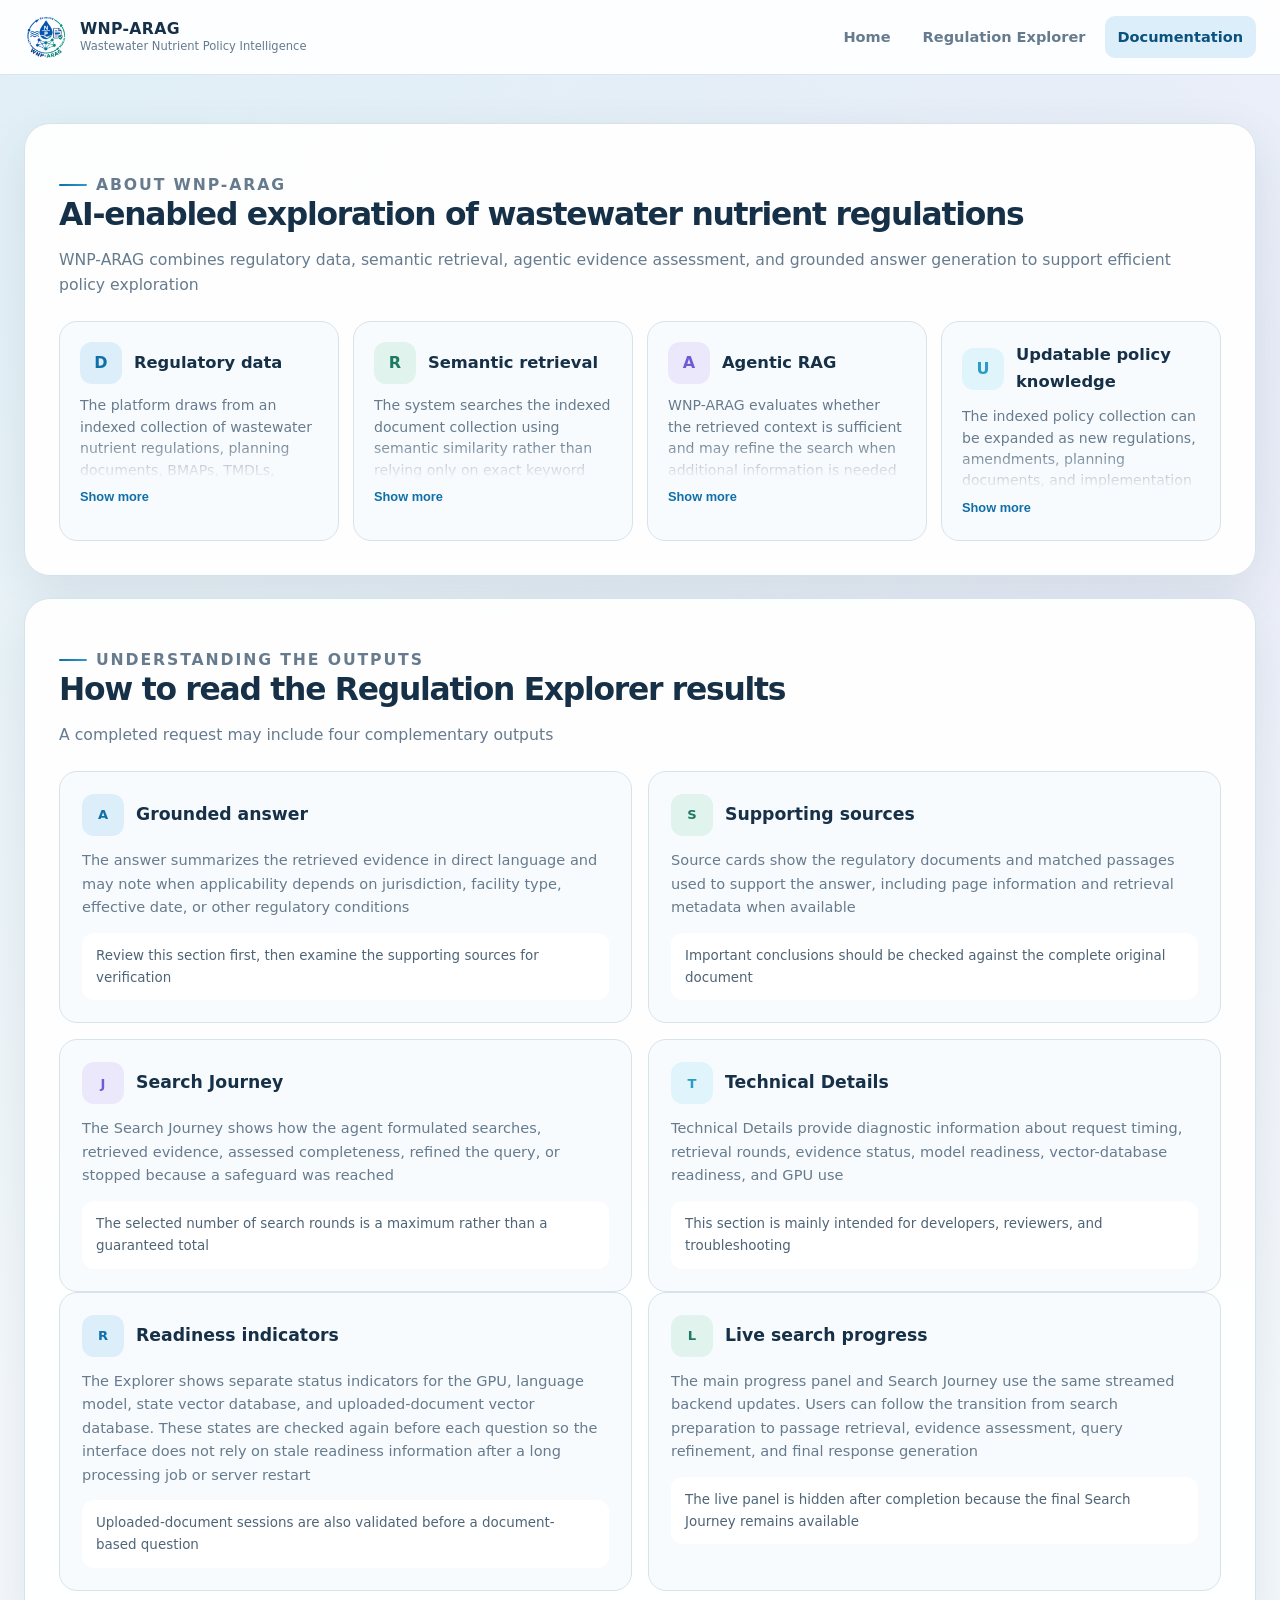
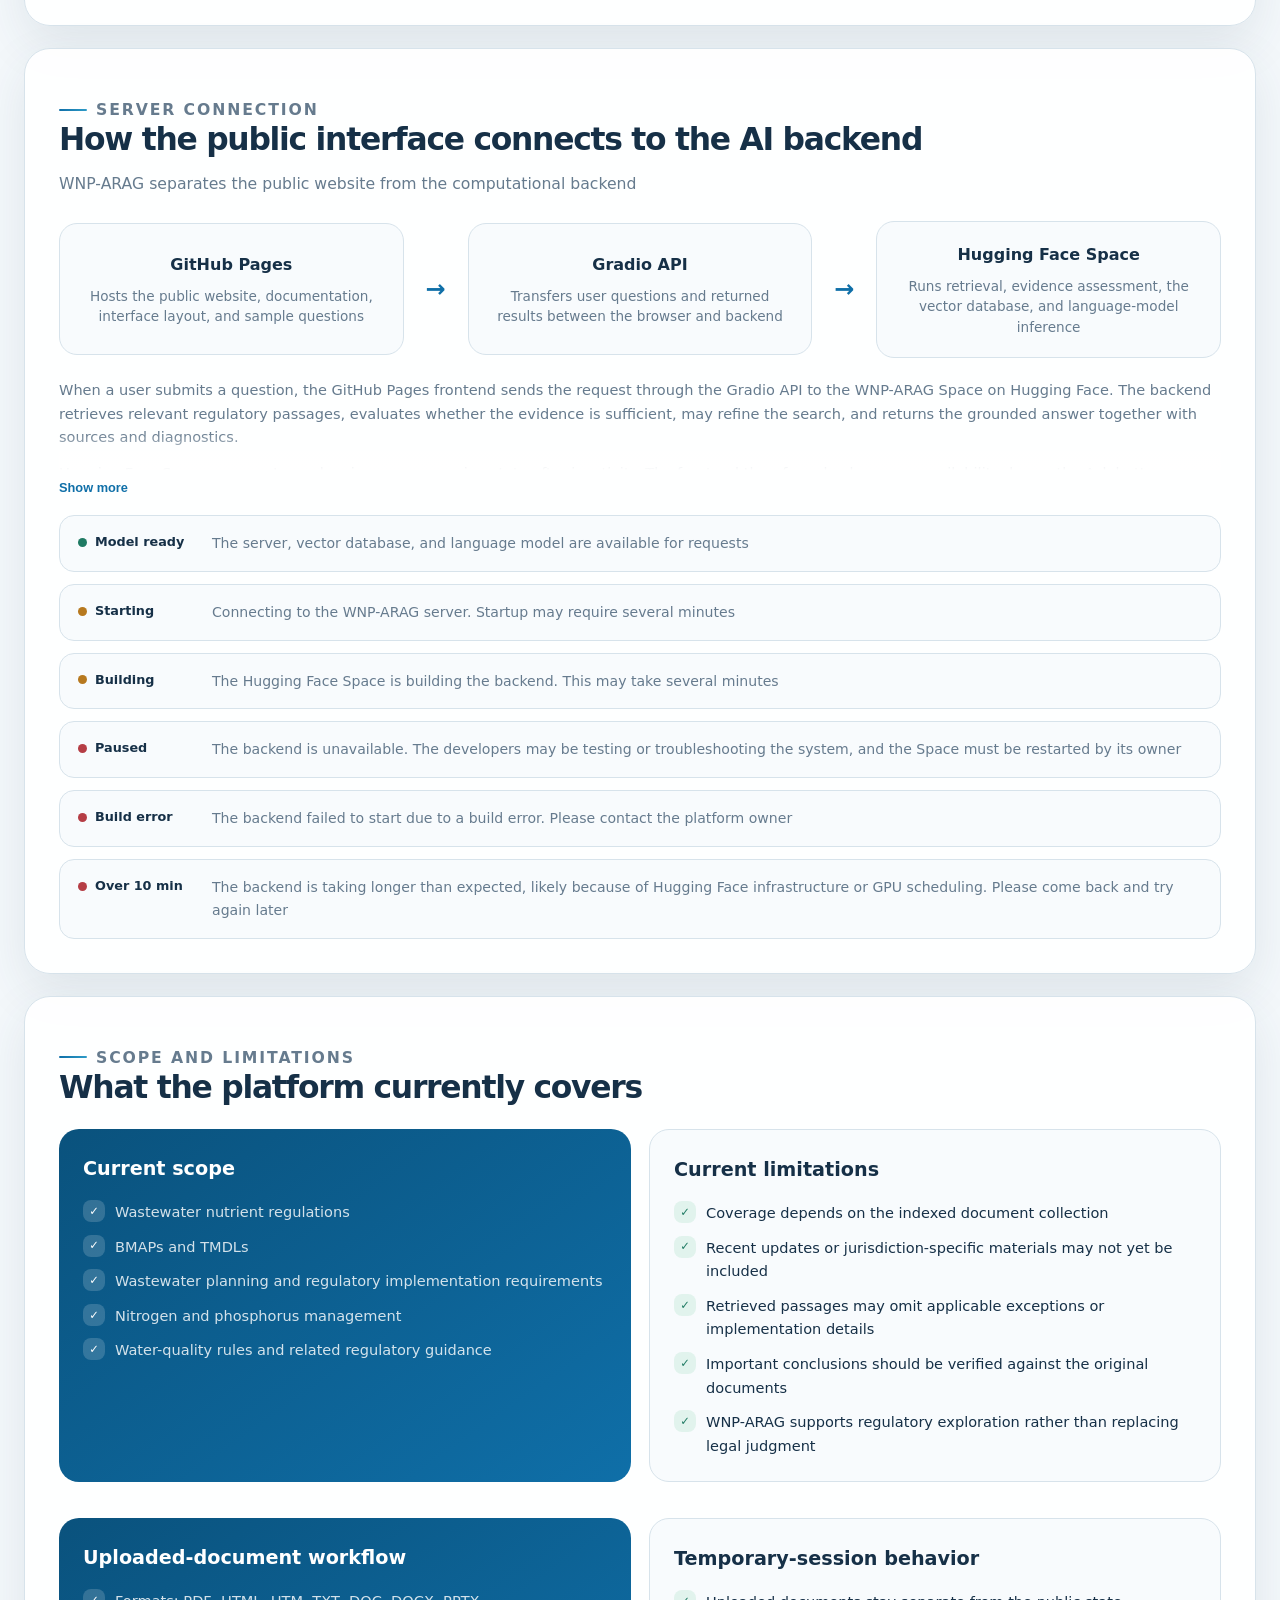
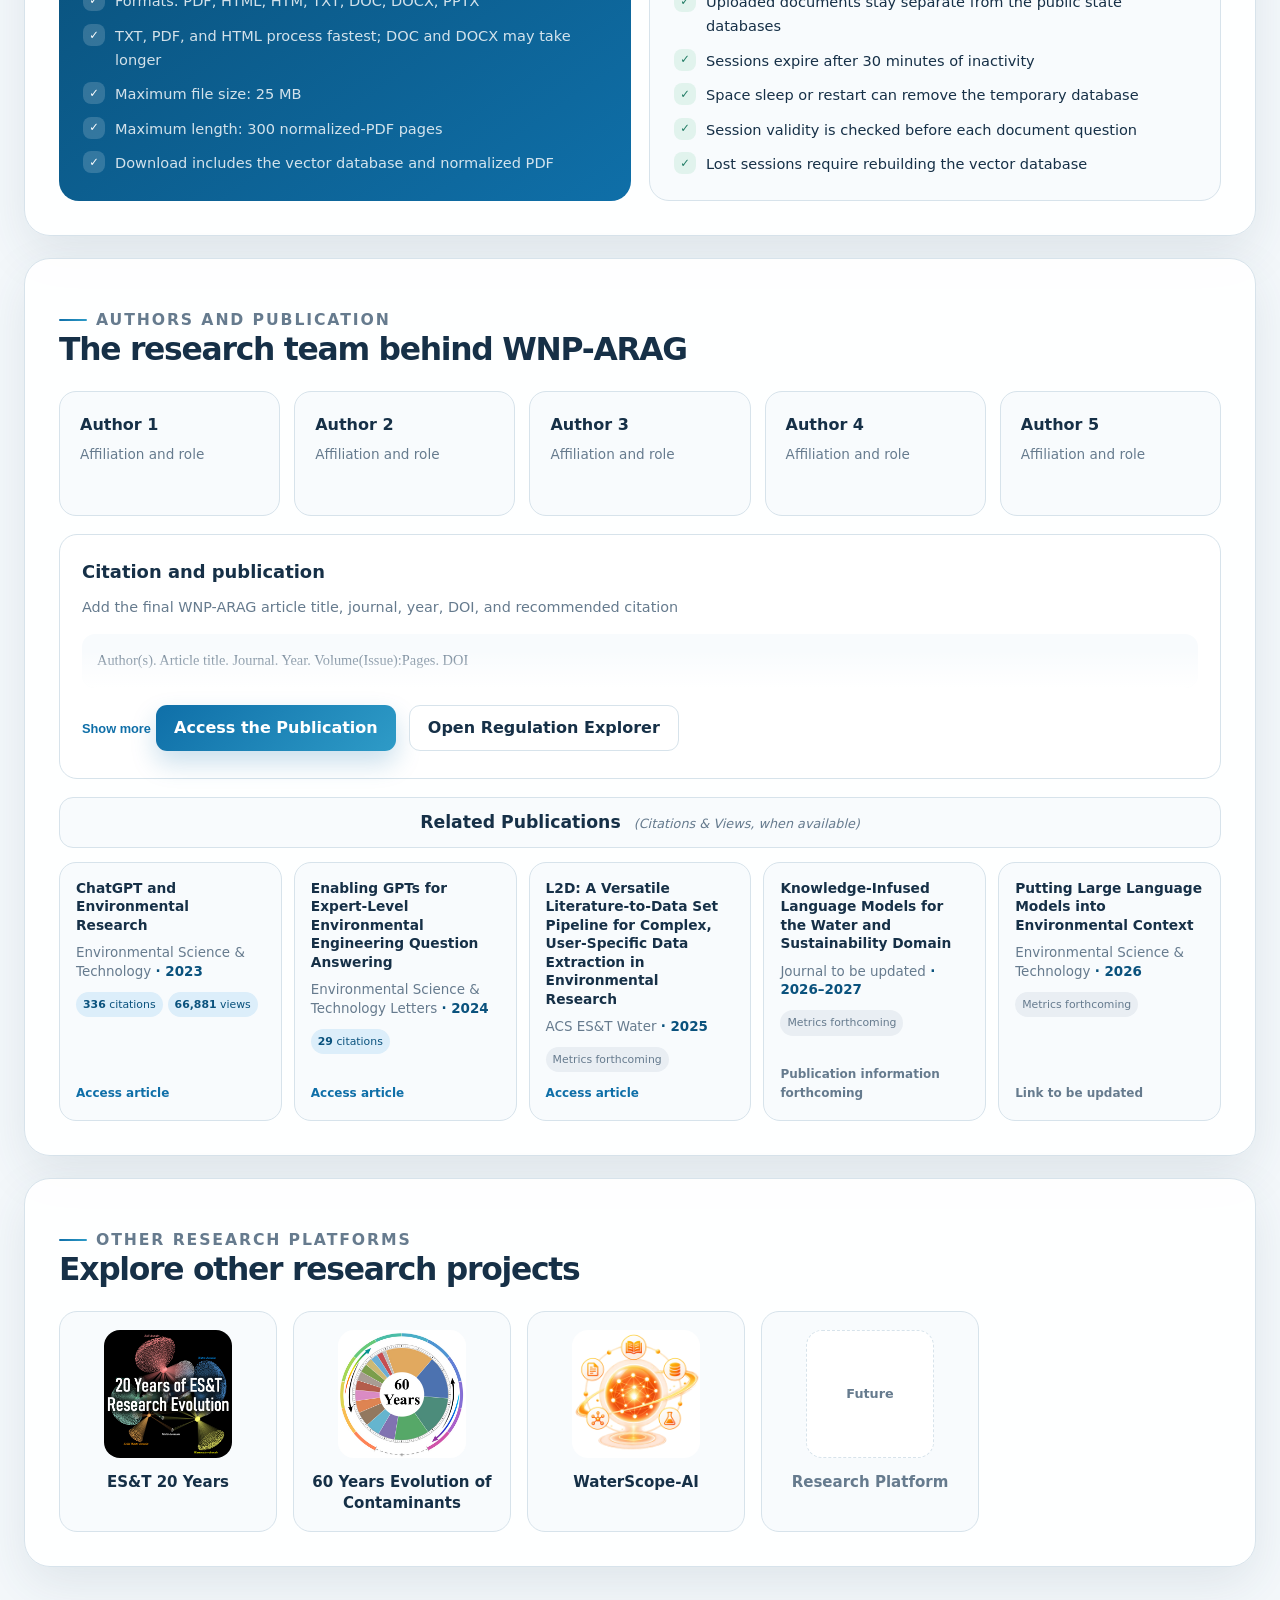
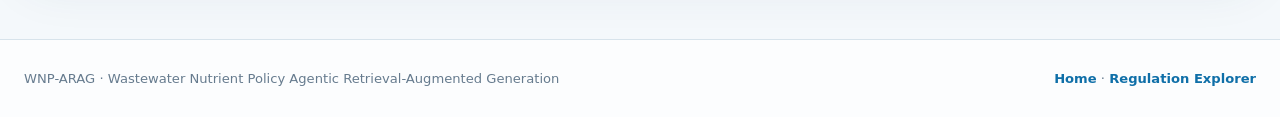
==== documentation.html @ 0d22bdee "Add files via upload" ====
<!DOCTYPE html>
<html lang="en">
<head>
  <meta charset="UTF-8">
  <meta name="viewport" content="width=device-width, initial-scale=1.0">
  <meta
    name="description"
    content="Documentation for WNP-ARAG, an AI-enabled platform for exploring wastewater nutrient regulations"
  >
  <title>Documentation | WNP-ARAG</title>

  <style>
    :root {
      --bg: #f4f8fb;
      --surface: #ffffff;
      --surface-soft: #f8fbfd;
      --text: #163047;
      --muted: #667b8e;
      --line: #d7e3eb;
      --primary: #0f6fa8;
      --primary-dark: #0a527d;
      --primary-soft: #dceefa;
      --water: #2e9bc7;
      --policy: #1f7a63;
      --policy-soft: #e1f3ed;
      --ai: #6f5bd3;
      --ai-soft: #ece8fb;
      --warning: #b7791f;
      --warning-soft: #fff6df;
      --danger: #b53d45;
      --danger-soft: #fff1f2;
      --shadow: 0 18px 50px rgba(35, 67, 93, 0.10);
      --radius: 22px;
      --max-width: 1440px;
    }

    * {
      box-sizing: border-box;
    }

    html {
      scroll-behavior: smooth;
    }

    body {
      margin: 0;
      color: var(--text);
      background:
        radial-gradient(circle at 8% 0%, rgba(46, 155, 199, 0.10), transparent 28%),
        radial-gradient(circle at 94% 8%, rgba(111, 91, 211, 0.07), transparent 22%),
        var(--bg);
      font-family:
        Inter,
        ui-sans-serif,
        system-ui,
        -apple-system,
        BlinkMacSystemFont,
        "Segoe UI",
        sans-serif;
      line-height: 1.62;
    }

    a {
      color: inherit;
    }

    .site-header {
      position: sticky;
      top: 0;
      z-index: 30;
      border-bottom: 1px solid rgba(215, 227, 235, 0.92);
      background: rgba(255, 255, 255, 0.91);
      backdrop-filter: blur(16px);
    }

    .nav-shell {
      width: min(var(--max-width), calc(100% - 48px));
      min-height: 74px;
      margin: 0 auto;
      display: flex;
      align-items: center;
      gap: 28px;
    }

    .brand {
      display: inline-flex;
      align-items: center;
      gap: 12px;
      text-decoration: none;
      white-space: nowrap;
    }

    .brand-mark {
      position: relative;
      width: 44px;
      height: 44px;
      display: grid;
      place-items: center;
      overflow: hidden;
      border-radius: 12px;
      background: transparent;
      box-shadow: none;
    }

    .brand-mark img {
      width: 100%;
      height: 100%;
      display: block;
      object-fit: contain;
    }

    .brand-copy strong,
    .brand-copy small {
      display: block;
    }

    .brand-copy strong {
      font-size: 0.98rem;
      letter-spacing: 0.02em;
    }

    .brand-copy small {
      color: var(--muted);
      font-size: 0.72rem;
    }

    .main-nav {
      margin-left: auto;
      display: flex;
      align-items: center;
      gap: 6px;
    }

    .main-nav a {
      padding: 9px 13px;
      border-radius: 10px;
      color: var(--muted);
      font-size: 0.91rem;
      font-weight: 700;
      text-decoration: none;
    }

    .main-nav a:hover,
    .main-nav a.active {
      color: var(--primary-dark);
      background: var(--primary-soft);
    }

    .page-shell {
      width: min(var(--max-width), calc(100% - 48px));
      margin: 0 auto;
      padding: 48px 0 72px;
      display: grid;
      gap: 22px;
    }

    .doc-section {
      padding: 34px;
      border: 1px solid var(--line);
      border-radius: 26px;
      background: rgba(255, 255, 255, 0.95);
      box-shadow: var(--shadow);
    }

    .section-head {
      max-width: 980px;
      margin-bottom: 24px;
    }

    .eyebrow {
      display: inline-flex;
      align-items: center;
      gap: 9px;
      margin: 0 0 14px;
      color: var(--primary);
      font-size: 0.76rem;
      font-weight: 850;
      letter-spacing: 0.12em;
      text-transform: uppercase;
    }

    .eyebrow::before {
      content: "";
      width: 28px;
      height: 2px;
      border-radius: 999px;
      background: linear-gradient(90deg, var(--primary), var(--water));
    }

    .section-head h1,
    .section-head h2 {
      margin: 0;
      line-height: 1.12;
      letter-spacing: -0.04em;
    }

    .section-head h1,
    .section-head h2 {
      font-size: clamp(1.55rem, 2.45vw, 2.2rem);
    }

    .section-head p {
      margin: 14px 0 0;
      color: var(--muted);
      font-size: 0.98rem;
    }

    .about-grid {
      display: grid;
      grid-template-columns: 1.05fr 0.95fr;
      gap: 24px;
      align-items: start;
    }

    .about-copy p {
      margin: 0 0 14px;
      color: var(--muted);
    }

    .about-copy p:last-child {
      margin-bottom: 0;
    }

    .focus-panel {
      padding: 24px;
      border-radius: 20px;
      color: #ffffff;
      background: linear-gradient(145deg, var(--primary-dark), var(--primary));
    }

    .focus-panel h3 {
      margin: 0 0 15px;
      font-size: 1.18rem;
    }

    .focus-list {
      display: grid;
      gap: 10px;
    }

    .focus-item {
      display: flex;
      align-items: flex-start;
      gap: 10px;
      color: rgba(255, 255, 255, 0.84);
      font-size: 0.9rem;
    }

    .focus-item::before {
      content: "✓";
      flex: 0 0 auto;
      width: 22px;
      height: 22px;
      display: grid;
      place-items: center;
      border-radius: 8px;
      color: #ffffff;
      background: rgba(255, 255, 255, 0.16);
      font-size: 0.72rem;
      font-weight: 900;
    }

    .output-grid {
      display: grid;
      grid-template-columns: repeat(2, minmax(0, 1fr));
      gap: 16px;
    }

    .output-card {
      padding: 22px;
      border: 1px solid var(--line);
      border-radius: 18px;
      background: var(--surface-soft);
    }

    .output-head {
      display: flex;
      align-items: center;
      gap: 12px;
      margin-bottom: 12px;
    }

    .output-icon {
      flex: 0 0 auto;
      width: 42px;
      height: 42px;
      display: grid;
      place-items: center;
      border-radius: 12px;
      color: var(--primary);
      background: var(--primary-soft);
      font-size: 0.82rem;
      font-weight: 850;
    }

    .output-card:nth-child(2) .output-icon {
      color: var(--policy);
      background: var(--policy-soft);
    }

    .output-card:nth-child(3) .output-icon {
      color: var(--ai);
      background: var(--ai-soft);
    }

    .output-card:nth-child(4) .output-icon {
      color: var(--water);
      background: #dff4fb;
    }

    .output-card h3 {
      margin: 0;
      font-size: 1.08rem;
    }

    .output-card p {
      margin: 0;
      color: var(--muted);
      font-size: 0.91rem;
    }

    .output-note {
      margin-top: 14px;
      padding: 12px 14px;
      border-radius: 12px;
      color: #4e6477;
      background: #ffffff;
      font-size: 0.84rem;
    }

    .server-layout {
      display: grid;
      grid-template-columns: 0.82fr 1.18fr;
      gap: 22px;
      align-items: start;
    }

    .server-intro {
      padding: 26px;
      border-radius: 20px;
      color: #ffffff;
      background: linear-gradient(145deg, #395b78, #1f6f9f);
    }

    .server-intro h3 {
      margin: 0;
      font-size: 1.25rem;
    }

    .server-intro p {
      margin: 13px 0 0;
      color: rgba(255, 255, 255, 0.80);
      font-size: 0.92rem;
    }

    .server-states {
      display: grid;
      gap: 12px;
    }

    .server-state {
      padding: 16px 18px;
      border: 1px solid var(--line);
      border-radius: 15px;
      display: grid;
      grid-template-columns: 118px 1fr;
      gap: 16px;
      align-items: start;
      background: var(--surface-soft);
    }

    .server-label {
      display: inline-flex;
      align-items: center;
      gap: 8px;
      font-size: 0.8rem;
      font-weight: 800;
    }

    .server-label::before {
      content: "";
      width: 9px;
      height: 9px;
      border-radius: 50%;
      background: #98a8b6;
    }

    .server-state.ready .server-label::before {
      background: var(--policy);
    }

    .server-state.waiting .server-label::before {
      background: var(--warning);
    }

    .server-state.error .server-label::before {
      background: var(--danger);
    }

    .server-state p {
      margin: 0;
      color: var(--muted);
      font-size: 0.88rem;
    }

    .scope-grid {
      display: grid;
      grid-template-columns: 1fr 1fr;
      gap: 18px;
    }

    .scope-grid--secondary {
      margin-top: 36px;
    }

    .scope-panel {
      padding: 24px;
      border-radius: 20px;
    }

    .scope-panel.scope {
      color: #ffffff;
      background: linear-gradient(145deg, var(--primary-dark), var(--primary));
    }

    .scope-panel.limitations {
      border: 1px solid var(--line);
      background: var(--surface-soft);
    }

    .scope-panel h3 {
      margin: 0 0 16px;
      font-size: 1.2rem;
    }

    .scope-list {
      display: grid;
      gap: 11px;
    }

    .scope-item {
      display: flex;
      align-items: flex-start;
      gap: 10px;
      font-size: 0.91rem;
    }

    .scope-item::before {
      content: "✓";
      flex: 0 0 auto;
      width: 22px;
      height: 22px;
      display: grid;
      place-items: center;
      border-radius: 8px;
      color: var(--policy);
      background: var(--policy-soft);
      font-size: 0.72rem;
      font-weight: 900;
    }

    .scope-panel.scope .scope-item {
      color: rgba(255, 255, 255, 0.82);
    }

    .scope-panel.scope .scope-item::before {
      color: #ffffff;
      background: rgba(255, 255, 255, 0.17);
    }

    .author-row {
      display: grid;
      grid-template-columns: repeat(3, minmax(0, 1fr));
      gap: 14px;
    }

    .author-entry {
      min-height: 138px;
      padding: 20px;
      border: 1px solid var(--line);
      border-radius: 17px;
      background: var(--surface-soft);
    }

    .author-entry strong,
    .author-entry span {
      display: block;
    }

    .author-entry strong {
      font-size: 1rem;
    }

    .author-entry span {
      margin-top: 5px;
      color: var(--muted);
      font-size: 0.85rem;
    }

    .citation-panel {
      margin-top: 18px;
      padding: 22px;
      border: 1px solid var(--line);
      border-radius: 18px;
      background: #ffffff;
    }

    .citation-panel h3 {
      margin: 0;
      font-size: 1.12rem;
    }

    .citation-panel p {
      margin: 10px 0 0;
      color: var(--muted);
      font-size: 0.9rem;
    }

    .citation-box {
      margin-top: 14px;
      padding: 15px;
      border-radius: 13px;
      background: var(--surface-soft);
      color: var(--muted);
      font-family: Georgia, "Times New Roman", serif;
      font-size: 0.9rem;
      line-height: 1.65;
    }

    .button {
      min-height: 46px;
      margin-top: 17px;
      padding: 0 18px;
      border-radius: 11px;
      display: inline-flex;
      align-items: center;
      justify-content: center;
      gap: 9px;
      text-decoration: none;
      font-weight: 800;
      transition:
        transform 0.18s ease,
        box-shadow 0.18s ease,
        background 0.18s ease;
    }

    .button:hover {
      transform: translateY(-2px);
    }

    .button-primary {
      color: #ffffff;
      background: linear-gradient(135deg, var(--primary), var(--water));
      box-shadow: 0 12px 26px rgba(15, 111, 168, 0.22);
    }

    .button-secondary {
      margin-left: 8px;
      border: 1px solid var(--line);
      color: var(--text);
      background: #ffffff;
    }

    .site-footer {
      border-top: 1px solid var(--line);
      background: rgba(255, 255, 255, 0.72);
    }

    .footer-shell {
      width: min(var(--max-width), calc(100% - 48px));
      margin: 0 auto;
      padding: 28px 0;
      display: flex;
      justify-content: space-between;
      gap: 20px;
      color: var(--muted);
      font-size: 0.82rem;
    }

    .footer-shell a {
      color: var(--primary);
      text-decoration: none;
      font-weight: 700;
    }


    .compact-head {
      max-width: none;
    }

    .compact-head h1 {
      white-space: nowrap;
      font-size: clamp(1.55rem, 2.45vw, 2.2rem);
    }

    .platform-grid {
      display: grid;
      grid-template-columns: repeat(4, minmax(0, 1fr));
      gap: 14px;
    }

    .platform-card {
      min-height: 205px;
      padding: 20px;
      border: 1px solid var(--line);
      border-radius: 18px;
      background: var(--surface-soft);
    }

    .platform-head {
      display: flex;
      align-items: center;
      gap: 12px;
      margin-bottom: 11px;
    }

    .platform-icon {
      flex: 0 0 auto;
      width: 42px;
      height: 42px;
      display: grid;
      place-items: center;
      border-radius: 12px;
      color: var(--primary);
      background: var(--primary-soft);
      font-weight: 850;
    }

    .platform-card:nth-child(2) .platform-icon {
      color: var(--policy);
      background: var(--policy-soft);
    }

    .platform-card:nth-child(3) .platform-icon {
      color: var(--ai);
      background: var(--ai-soft);
    }

    .platform-card:nth-child(4) .platform-icon {
      color: var(--water);
      background: #dff4fb;
    }

    .platform-card h3 {
      margin: 0;
      font-size: 1.02rem;
    }

    .platform-card p {
      margin: 0 0 10px;
      color: var(--muted);
      font-size: 0.88rem;
      line-height: 1.52;
    }

    .platform-card p:last-child {
      margin-bottom: 0;
    }

    .expandable-content.collapsed {
      position: relative;
      max-height: 84px;
      overflow: hidden;
    }

    .expandable-content.collapsed::after {
      content: "";
      position: absolute;
      left: 0;
      right: 0;
      bottom: 0;
      height: 38px;
      background: linear-gradient(to bottom, rgba(248, 251, 253, 0), var(--surface-soft));
      pointer-events: none;
    }

    .expandable-content.long-content.collapsed {
      max-height: 92px;
    }

    .expandable-content.long-content.collapsed::after {
      background: linear-gradient(to bottom, rgba(255, 255, 255, 0), #ffffff);
    }

    .expand-button {
      margin-top: 10px;
      padding: 0;
      border: 0;
      color: var(--primary);
      background: transparent;
      font-size: 0.8rem;
      font-weight: 800;
      cursor: pointer;
    }

    .section-expand {
      margin-bottom: 20px;
    }

    .architecture-strip {
      display: grid;
      grid-template-columns: 1fr 44px 1fr 44px 1fr;
      gap: 10px;
      align-items: center;
      margin-bottom: 20px;
    }

    .architecture-card {
      min-height: 132px;
      padding: 20px;
      border: 1px solid var(--line);
      border-radius: 18px;
      display: grid;
      align-content: center;
      background: var(--surface-soft);
      text-align: center;
    }

    .architecture-card strong {
      font-size: 1rem;
    }

    .architecture-card span {
      margin-top: 8px;
      color: var(--muted);
      font-size: 0.85rem;
      line-height: 1.5;
    }

    .architecture-arrow {
      color: var(--primary);
      text-align: center;
      font-size: 1.5rem;
      font-weight: 800;
    }

    .server-explanation {
      margin-bottom: 0;
    }

    .server-explanation p {
      margin: 0 0 12px;
      color: var(--muted);
      font-size: 0.91rem;
    }

    .server-explanation p:last-child {
      margin-bottom: 0;
    }

    .five-authors {
      grid-template-columns: repeat(5, minmax(0, 1fr));
    }

    .five-authors .author-entry {
      min-height: 125px;
    }



    .related-publications-wrap {
      min-width: 0;
    }

    .paper-metrics {
      display: flex;
      flex-wrap: wrap;
      gap: 5px;
      margin-top: 10px;
    }

    .paper-metrics span {
      padding: 4px 7px;
      border-radius: 999px;
      color: var(--primary-dark);
      background: var(--primary-soft);
      font-size: 0.68rem;
    }

    .paper-metrics strong {
      font-weight: 850;
    }

    .paper-metrics-muted span {
      color: var(--muted);
      background: #e9eef3;
    }

    .single-line-title {
      white-space: nowrap;
    }

    .publication-layout {
  margin-top: 18px;
  display: grid;
  gap: 18px;
}

    .main-publication {
  width: 100%;
  margin-top: 0;
}

    .related-publications-wrap {
      width: 100%;
      min-width: 0;
    }

    .related-publications {
      display: grid;
      grid-template-columns: repeat(5, minmax(0, 1fr));
      gap: 12px;
      align-items: stretch;
    }

    

    .related-publications-title-card {
      margin-bottom: 14px;
      padding: 13px 16px;
      border: 1px solid var(--line);
      border-radius: 14px;
      background: var(--surface-soft);
      text-align: center;
    }

    .related-publications-title-card h3 {
      margin: 0;
      font-size: 1.08rem;
      font-weight: 750;
      line-height: 1.35;
    }

    .related-publications-title-card h3 span {
      margin-left: 7px;
      color: var(--muted);
      font-size: 0.8rem;
      font-weight: 500;
      font-style: italic;
    }

    .paper-journal {
      margin: 9px 0 0;
      color: var(--muted);
      font-size: 0.76rem;
      line-height: 1.4;
    }

    .paper-journal span {
      color: var(--primary-dark);
      font-weight: 750;
    }

    .paper-card {
      min-width: 0;
      min-height: 205px;
      padding: 16px;
      border: 1px solid var(--line);
      border-radius: 17px;
      background: var(--surface-soft);
      display: flex;
      flex-direction: column;
      align-items: flex-start;
    }

    .paper-type {
      margin: 0 0 8px;
      color: var(--primary);
      font-size: 0.72rem;
      font-weight: 850;
      letter-spacing: 0.1em;
      text-transform: uppercase;
    }

    .paper-card h3 {
      margin: 0;
      font-size: 0.86rem;
      line-height: 1.34;
    }

    .paper-card p:not(.paper-type) {
      margin: 10px 0 0;
      color: var(--muted);
      font-size: 0.84rem;
    }

    .paper-card a,
    .paper-link-disabled {
      margin-top: auto;
      padding-top: 12px;
      color: var(--primary);
      font-size: 0.75rem;
      font-weight: 800;
      text-decoration: none;
    }

    .paper-card a:hover {
      text-decoration: underline;
    }

    .paper-link-disabled {
      color: var(--muted);
      font-weight: 700;
    }


    .other-platforms-grid {
      width: min(920px, 100%);
      display: grid;
      grid-template-columns: repeat(4, minmax(0, 1fr));
      gap: 16px;
    }

    .other-platform-card {
      min-height: 220px;
      padding: 18px 16px;
      border: 1px solid var(--line);
      border-radius: 18px;
      display: flex;
      flex-direction: column;
      align-items: center;
      justify-content: flex-start;
      gap: 14px;
      color: var(--text);
      background: var(--surface-soft);
      text-align: center;
      text-decoration: none;
      transition:
        transform 0.18s ease,
        box-shadow 0.18s ease,
        border-color 0.18s ease,
        background 0.18s ease;
    }

    .other-platform-card:hover {
      transform: translateY(-3px);
      border-color: #b9d5e4;
      background: #ffffff;
      box-shadow: 0 14px 30px rgba(35, 67, 93, 0.10);
    }

    .other-platform-card.placeholder {
      pointer-events: none;
    }

    .other-platform-logo {
      width: 128px;
      height: 128px;
      display: grid;
      place-items: center;
      overflow: hidden;
      border-radius: 16px;
      background: #ffffff;
    }

    .other-platform-logo img {
      width: 100%;
      height: 100%;
      display: block;
      object-fit: contain;
    }

    .other-platform-card strong {
      max-width: 180px;
      font-size: 0.94rem;
      line-height: 1.35;
    }

    .other-platform-card.placeholder .other-platform-logo {
      border: 1px dashed var(--line);
      color: var(--muted);
      background: #ffffff;
      font-size: 0.8rem;
      font-weight: 750;
    }

    .other-platform-card.placeholder strong {
      color: var(--muted);
      font-weight: 700;
    }

    @media (max-width: 1050px) {
      .about-grid,
      .server-layout {
        grid-template-columns: 1fr;
      }

      .platform-grid,
      .other-platforms-grid {
        grid-template-columns: 1fr 1fr;
      }

      .architecture-strip {
        grid-template-columns: 1fr;
      }

      .architecture-arrow {
        transform: rotate(90deg);
      }

      .author-row,
      .five-authors {
        grid-template-columns: repeat(2, minmax(0, 1fr));
      }

      .publication-layout {
        grid-template-columns: 1fr;
      }

      

      .compact-head h1,
  
    .related-publications-wrap {
      min-width: 0;
    }

    .paper-metrics {
      display: flex;
      flex-wrap: wrap;
      gap: 7px;
      margin-top: 12px;
    }

    .paper-metrics span {
      padding: 5px 8px;
      border-radius: 999px;
      color: var(--primary-dark);
      background: var(--primary-soft);
      font-size: 0.74rem;
    }

    .paper-metrics strong {
      font-weight: 850;
    }

    .paper-metrics-muted span {
      color: var(--muted);
      background: #e9eef3;
    }

    .single-line-title {
        white-space: normal;
      }
    }

    @media (max-width: 760px) {
      .nav-shell,
      .page-shell,
      .footer-shell {
        width: min(100% - 28px, var(--max-width));
      }

      .nav-shell {
        align-items: flex-start;
        flex-direction: column;
        padding: 14px 0;
      }

      .main-nav {
        width: 100%;
        overflow-x: auto;
      }

      .main-nav a {
        white-space: nowrap;
      }

      .page-shell {
        padding-top: 30px;
      }

      .doc-section {
        padding: 24px 20px;
      }

      .output-grid,
      .scope-grid,
      .author-row,
      .platform-grid,
      .other-platforms-grid,
      .five-authors {
        grid-template-columns: 1fr;
      }

      .server-state {
        grid-template-columns: 1fr;
        gap: 7px;
      }

      .footer-shell {
        flex-direction: column;
      }
    }
  
    @media (max-width: 760px) {
      .scope-grid--secondary {
        margin-top: 24px;
      }
    }


    @media (max-width: 1180px) {
      .related-publications {
        grid-template-columns: repeat(3, minmax(0, 1fr));
      }
    }

    @media (max-width: 820px) {
      .related-publications {
        grid-template-columns: repeat(2, minmax(0, 1fr));
      }
    }

    @media (max-width: 560px) {
      .related-publications {
        grid-template-columns: 1fr;
      }
    }

</style>
  <link rel="stylesheet" href="assets/css/shared-header.css">
</head>

<body>
  <header class="site-header">
    <div class="nav-shell">
      <a class="brand" href="index.html" aria-label="WNP-ARAG home">
        <span class="brand-mark"><img src="assets/logo/logo_wnp-arag.png" alt="WNP-ARAG logo"></span>
        <span class="brand-copy">
          <strong>WNP-ARAG</strong>
          <small>Wastewater Nutrient Policy Intelligence</small>
        </span>
      </a>

      <nav class="main-nav" aria-label="Primary navigation">
        <a href="index.html">Home</a>
        <a href="regulation_explorer.html">Regulation Explorer</a>
        <a class="active" href="documentation.html">Documentation</a>
      </nav>
    </div>
  </header>

  <main class="page-shell">
    <section class="doc-section" id="about">
      <div class="section-head compact-head">
        <p class="eyebrow">About WNP-ARAG</p>
        <h1>AI-enabled exploration of wastewater nutrient regulations</h1>
        <p>
          WNP-ARAG combines regulatory data, semantic retrieval, agentic evidence
          assessment, and grounded answer generation to support efficient policy exploration
        </p>
      </div>

      <div class="platform-grid">
        <article class="platform-card">
          <div class="platform-head">
            <div class="platform-icon">D</div>
            <h3>Regulatory data</h3>
          </div>
          <div class="expandable-content collapsed">
            <p>
              The platform draws from an indexed collection of wastewater nutrient
              regulations, planning documents, BMAPs, TMDLs, water-quality rules,
              implementation materials, and related guidance
            </p>
            <p>
              The current collection is designed to support exploration of nitrogen and
              phosphorus management, wastewater planning, policy interpretation, and
              regulatory implementation requirements
            </p>
          </div>
          <button class="expand-button" type="button">Show more</button>
        </article>

        <article class="platform-card">
          <div class="platform-head">
            <div class="platform-icon">R</div>
            <h3>Semantic retrieval</h3>
          </div>
          <div class="expandable-content collapsed">
            <p>
              The system searches the indexed document collection using semantic similarity
              rather than relying only on exact keyword matches
            </p>
            <p>
              Retrieved passages are ranked and accumulated so that the answer can be linked
              to visible supporting evidence
            </p>
          </div>
          <button class="expand-button" type="button">Show more</button>
        </article>

        <article class="platform-card">
          <div class="platform-head">
            <div class="platform-icon">A</div>
            <h3>Agentic RAG</h3>
          </div>
          <div class="expandable-content collapsed">
            <p>
              WNP-ARAG evaluates whether the retrieved context is sufficient and may refine
              the search when additional information is needed
            </p>
            <p>
              The search process is bounded by safeguards such as maximum search rounds,
              repeated-query detection, and checks for new supporting passages
            </p>
          </div>
          <button class="expand-button" type="button">Show more</button>
        </article>

        <article class="platform-card">
          <div class="platform-head">
            <div class="platform-icon">U</div>
            <h3>Updatable policy knowledge</h3>
          </div>
          <div class="expandable-content collapsed">
            <p>
              The indexed policy collection can be expanded as new regulations, amendments,
              planning documents, and implementation guidance become available
            </p>
            <p>
              This allows the platform to evolve with changing policy needs while preserving
              evidence-grounded retrieval and transparent source review
            </p>
          </div>
          <button class="expand-button" type="button">Show more</button>
        </article>
      </div>
    </section>

    <section class="doc-section" id="outputs">
      <div class="section-head">
        <p class="eyebrow">Understanding the outputs</p>
        <h2>How to read the Regulation Explorer results</h2>
        <p>
          A completed request may include four complementary outputs
        </p>
      </div>

      <div class="output-grid">
        <article class="output-card">
          <div class="output-head">
            <div class="output-icon">A</div>
            <h3>Grounded answer</h3>
          </div>
          <p>
            The answer summarizes the retrieved evidence in direct language and may note
            when applicability depends on jurisdiction, facility type, effective date,
            or other regulatory conditions
          </p>
          <div class="output-note">
            Review this section first, then examine the supporting sources for verification
          </div>
        </article>

        <article class="output-card">
          <div class="output-head">
            <div class="output-icon">S</div>
            <h3>Supporting sources</h3>
          </div>
          <p>
            Source cards show the regulatory documents and matched passages used to support
            the answer, including page information and retrieval metadata when available
          </p>
          <div class="output-note">
            Important conclusions should be checked against the complete original document
          </div>
        </article>

        <article class="output-card">
          <div class="output-head">
            <div class="output-icon">J</div>
            <h3>Search Journey</h3>
          </div>
          <p>
            The Search Journey shows how the agent formulated searches, retrieved evidence,
            assessed completeness, refined the query, or stopped because a safeguard was reached
          </p>
          <div class="output-note">
            The selected number of search rounds is a maximum rather than a guaranteed total
          </div>
        </article>

        <article class="output-card">
          <div class="output-head">
            <div class="output-icon">T</div>
            <h3>Technical Details</h3>
          </div>
          <p>
            Technical Details provide diagnostic information about request timing, retrieval
            rounds, evidence status, model readiness, vector-database readiness, and GPU use
          </p>
          <div class="output-note">
            This section is mainly intended for developers, reviewers, and troubleshooting
          </div>
        </article>
      </div>

      <div class="output-grid">
        <article class="output-card">
          <div class="output-head">
            <div class="output-icon">R</div>
            <h3>Readiness indicators</h3>
          </div>
          <p>
            The Explorer shows separate status indicators for the GPU, language model,
            state vector database, and uploaded-document vector database. These states
            are checked again before each question so the interface does not rely on
            stale readiness information after a long processing job or server restart
          </p>
          <div class="output-note">
            Uploaded-document sessions are also validated before a document-based question
          </div>
        </article>

        <article class="output-card">
          <div class="output-head">
            <div class="output-icon">L</div>
            <h3>Live search progress</h3>
          </div>
          <p>
            The main progress panel and Search Journey use the same streamed backend
            updates. Users can follow the transition from search preparation to passage
            retrieval, evidence assessment, query refinement, and final response generation
          </p>
          <div class="output-note">
            The live panel is hidden after completion because the final Search Journey remains available
          </div>
        </article>
      </div>
    </section>

    <section class="doc-section" id="server-connection">
      <div class="section-head">
        <p class="eyebrow">Server connection</p>
        <h2 class="single-line-title">How the public interface connects to the AI backend</h2>
        <p>
          WNP-ARAG separates the public website from the computational backend
        </p>
      </div>

      <div class="architecture-strip" aria-label="Frontend and backend architecture">
        <div class="architecture-card">
          <strong>GitHub Pages</strong>
          <span>Hosts the public website, documentation, interface layout, and sample questions</span>
        </div>

        <div class="architecture-arrow" aria-hidden="true">→</div>

        <div class="architecture-card">
          <strong>Gradio API</strong>
          <span>Transfers user questions and returned results between the browser and backend</span>
        </div>

        <div class="architecture-arrow" aria-hidden="true">→</div>

        <div class="architecture-card">
          <strong>Hugging Face Space</strong>
          <span>Runs retrieval, evidence assessment, the vector database, and language-model inference</span>
        </div>
      </div>

      <div class="server-explanation expandable-content collapsed long-content">
        <p>
          When a user submits a question, the GitHub Pages frontend sends the request through
          the Gradio API to the WNP-ARAG Space on Hugging Face. The backend retrieves relevant
          regulatory passages, evaluates whether the evidence is sufficient, may refine the
          search, and returns the grounded answer together with sources and diagnostics.
        </p>

        <p>
          Hugging Face Spaces may enter a sleeping or non-running state after inactivity. The
          frontend therefore checks server availability, keeps the Ask button disabled until
          the backend becomes reachable, and shows elapsed startup time while the Space is
          waking. If Hugging Face reports a terminal hardware scheduling failure, the startup
          timer stops because no GPU is currently available for the requested Space.
        </p>

        

        <p><strong>The most common error due to GPU unavailability</strong></p>

        <figure class="documentation-figure documentation-figure--compact">
          <img
            src="assets/images/nogpu.png"
            alt="Example Hugging Face scheduling failure caused by insufficient hardware capacity"
          >
          
        </figure>
      </div>
      <button class="expand-button section-expand" type="button">Show more</button>

      <div class="server-states">
        <div class="server-state ready">
          <div class="server-label">Model ready</div>
          <p>The server, vector database, and language model are available for requests</p>
        </div>

        <div class="server-state waiting">
          <div class="server-label">Starting</div>
          <p>Connecting to the WNP-ARAG server. Startup may require several minutes</p>
        </div>

        <div class="server-state waiting">
          <div class="server-label">Building</div>
          <p>The Hugging Face Space is building the backend. This may take several minutes</p>
        </div>

        <div class="server-state error">
          <div class="server-label">Paused</div>
          <p>
            The backend is unavailable. The developers may be testing or troubleshooting
            the system, and the Space must be restarted by its owner
          </p>
        </div>

        <div class="server-state error">
          <div class="server-label">Build error</div>
          <p>The backend failed to start due to a build error. Please contact the platform owner</p>
        </div>

        <div class="server-state error">
          <div class="server-label">Over 10 min</div>
          <p>
            The backend is taking longer than expected, likely because of Hugging Face
            infrastructure or GPU scheduling. Please come back and try again later
          </p>
        </div>
      </div>
    </section>

    <section class="doc-section" id="scope">
      <div class="section-head">
        <p class="eyebrow">Scope and limitations</p>
        <h2>What the platform currently covers</h2>
      </div>

      <div class="scope-grid">
        <div class="scope-panel scope">
          <h3>Current scope</h3>
          <div class="scope-list">
            <div class="scope-item">Wastewater nutrient regulations</div>
            <div class="scope-item">BMAPs and TMDLs</div>
            <div class="scope-item">Wastewater planning and regulatory implementation requirements</div>
            <div class="scope-item">Nitrogen and phosphorus management</div>
            <div class="scope-item">Water-quality rules and related regulatory guidance</div>
          </div>
        </div>

        <div class="scope-panel limitations">
          <h3>Current limitations</h3>
          <div class="scope-list">
            <div class="scope-item">Coverage depends on the indexed document collection</div>
            <div class="scope-item">Recent updates or jurisdiction-specific materials may not yet be included</div>
            <div class="scope-item">Retrieved passages may omit applicable exceptions or implementation details</div>
            <div class="scope-item">Important conclusions should be verified against the original documents</div>
            <div class="scope-item">WNP-ARAG supports regulatory exploration rather than replacing legal judgment</div>
          </div>
        </div>
      </div>

      <div class="scope-grid scope-grid--secondary">
        <div class="scope-panel scope uploaded-workflow-panel">
          <h3>Uploaded-document workflow</h3>
          <div class="scope-list">
            <div class="scope-item">Formats: PDF, HTML, HTM, TXT, DOC, DOCX, PPTX</div>
            <div class="scope-item">TXT, PDF, and HTML process fastest; DOC and DOCX may take longer</div>
            <div class="scope-item">Maximum file size: 25 MB</div>
            <div class="scope-item">Maximum length: 300 normalized-PDF pages</div>
            <div class="scope-item">Download includes the vector database and normalized PDF</div>
          </div>
        </div>

        <div class="scope-panel limitations session-panel">
          <h3>Temporary-session behavior</h3>
          <div class="scope-list">
            <div class="scope-item">Uploaded documents stay separate from the public state databases</div>
            <div class="scope-item">Sessions expire after 30 minutes of inactivity</div>
            <div class="scope-item">Space sleep or restart can remove the temporary database</div>
            <div class="scope-item">Session validity is checked before each document question</div>
            <div class="scope-item">Lost sessions require rebuilding the vector database</div>
          </div>
        </div>
      </div>
    </section>



    <section class="doc-section" id="authors">
      <div class="section-head">
        <p class="eyebrow">Authors and publication</p>
        <h2>The research team behind WNP-ARAG</h2>
      </div>

      <div class="author-row five-authors">
        <div class="author-entry">
          <strong>Author 1</strong>
          <span>Affiliation and role</span>
        </div>

        <div class="author-entry">
          <strong>Author 2</strong>
          <span>Affiliation and role</span>
        </div>

        <div class="author-entry">
          <strong>Author 3</strong>
          <span>Affiliation and role</span>
        </div>

        <div class="author-entry">
          <strong>Author 4</strong>
          <span>Affiliation and role</span>
        </div>

        <div class="author-entry">
          <strong>Author 5</strong>
          <span>Affiliation and role</span>
        </div>
      </div>

      <div class="publication-layout">
        <div class="citation-panel main-publication">
          <h3>Citation and publication</h3>
          <p>
            Add the final WNP-ARAG article title, journal, year, DOI, and recommended citation
          </p>

          <div class="citation-box expandable-content collapsed long-content">
            Author(s). Article title. Journal. Year. Volume(Issue):Pages. DOI
          </div>
          <button class="expand-button section-expand" type="button">Show more</button>

          <!-- Replace href="#" with the final journal article URL -->
          <a
            class="button button-primary"
            href="#"
            target="_blank"
            rel="noopener noreferrer"
          >
            Access the Publication
          </a>

          <a class="button button-secondary" href="regulation_explorer.html">
            Open Regulation Explorer
          </a>
        </div>

        <div class="related-publications-wrap">
          <div class="related-publications-title-card">
            <h3>Related Publications <span>(Citations &amp; Views, when available)</span></h3>
          </div>

          <div class="related-publications">
          <article class="paper-card">
            <h3>ChatGPT and Environmental Research</h3>
            <p class="paper-journal">Environmental Science &amp; Technology <span>· 2023</span></p>
            <div class="paper-metrics" aria-label="Publication metrics">
              <span><strong>336</strong> citations</span>
              <span><strong>66,881</strong> views</span>
            </div>
            <a
              href="https://doi.org/10.1021/acs.est.3c01818"
              target="_blank"
              rel="noopener noreferrer"
            >
              Access article
            </a>
          </article>

          <article class="paper-card">
            <h3>Enabling GPTs for Expert-Level Environmental Engineering Question Answering</h3>
            <p class="paper-journal">Environmental Science &amp; Technology Letters <span>· 2024</span></p>
            <div class="paper-metrics" aria-label="Publication metrics">
              <span><strong>29</strong> citations</span>
            </div>
            <a
              href="https://doi.org/10.1021/acs.estlett.4c00665"
              target="_blank"
              rel="noopener noreferrer"
            >
              Access article
            </a>
          </article>

          <article class="paper-card">
            <h3>L2D: A Versatile Literature-to-Data Set Pipeline for Complex, User-Specific Data Extraction in Environmental Research</h3>
            <p class="paper-journal">ACS ES&amp;T Water <span>· 2025</span></p>
            <div class="paper-metrics paper-metrics-muted">
              <span>Metrics forthcoming</span>
            </div>
            <a
              href="https://doi.org/10.1021/acsestwater.5c00551"
              target="_blank"
              rel="noopener noreferrer"
            >
              Access article
            </a>
          </article>

          <article class="paper-card">
            <h3>Knowledge-Infused Language Models for the Water and Sustainability Domain</h3>
            <p class="paper-journal">Journal to be updated <span>· 2026–2027</span></p>
            <div class="paper-metrics paper-metrics-muted">
              <span>Metrics forthcoming</span>
            </div>
            <span class="paper-link-disabled">Publication information forthcoming</span>
          </article>

          <article class="paper-card">
            <h3>Putting Large Language Models into Environmental Context</h3>
            <p class="paper-journal">Environmental Science &amp; Technology <span>· 2026</span></p>
            <div class="paper-metrics paper-metrics-muted">
              <span>Metrics forthcoming</span>
            </div>
            <span class="paper-link-disabled">Link to be updated</span>
          </article>
          </div>
        </div>
      </div>
    </section>

    <section class="doc-section" id="other-research-platforms">
      <div class="section-head">
        <p class="eyebrow">Other Research Platforms</p>
        <h2>Explore other research projects</h2>
      </div>

      <div class="other-platforms-grid">
        <a
          class="other-platform-card"
          href="https://starfriend10.github.io/EST/"
          target="_blank"
          rel="noopener noreferrer"
          aria-label="Open ES&T 20 Years"
        >
          <div class="other-platform-logo">
            <img src="assets/logo/logo_est20yr.jpg" alt="ES&T 20 Years logo">
          </div>
          <strong>ES&amp;T 20 Years</strong>
        </a>

        <a
          class="other-platform-card"
          href="https://starfriend10.github.io/ContamLens/"
          target="_blank"
          rel="noopener noreferrer"
          aria-label="Open 60 Years Evolution of Contaminants"
        >
          <div class="other-platform-logo">
            <img src="assets/logo/logo_contamlens.jpg" alt="60 Years Evolution of Contaminants logo">
          </div>
          <strong>60 Years Evolution of Contaminants</strong>
        </a>

        <a
          class="other-platform-card"
          href="https://starfriend10.github.io/WaterScope-AI/"
          target="_blank"
          rel="noopener noreferrer"
          aria-label="Open WaterScope-AI"
        >
          <div class="other-platform-logo">
            <img src="assets/logo/logo_waterscopeai.png" alt="WaterScope-AI logo">
          </div>
          <strong>WaterScope-AI</strong>
        </a>

        <div class="other-platform-card placeholder" aria-label="Future research platform">
          <div class="other-platform-logo">Future</div>
          <strong>Research Platform</strong>
        </div>
      </div>
    </section>

</main>

  <footer class="site-footer">
    <div class="footer-shell">
      <span>
        WNP-ARAG · Wastewater Nutrient Policy Agentic Retrieval-Augmented Generation
      </span>
      <span>
        <a href="index.html">Home</a> ·
        <a href="regulation_explorer.html">Regulation Explorer</a>
      </span>
    </div>
  </footer>

  <script>
    document.querySelectorAll(".expand-button").forEach((button) => {
      button.addEventListener("click", () => {
        const content = button.previousElementSibling;

        if (!content || !content.classList.contains("expandable-content")) {
          return;
        }

        const isCollapsed = content.classList.toggle("collapsed");
        button.textContent = isCollapsed ? "Show more" : "Show less";
      });
    });
  </script>

</body>
</html>
---- assets/css/shared-header.css ----
:root{
  --shared-max-width:1440px;
  --shared-header-height:74px;
  --shared-primary:#0f6fa8;
  --shared-primary-dark:#0a527d;
  --shared-primary-soft:#dceefa;
  --shared-water:#2e9bc7;
  --shared-muted:#667b8e;
  --shared-line:#d7e3eb;
}

.site-header{
  position:sticky;
  top:0;
  z-index:30;
  border-bottom:1px solid rgba(215,227,235,.92);
  background:rgba(255,255,255,.91);
  backdrop-filter:blur(16px);
}

.site-header__inner,
.nav-shell{
  width:min(var(--shared-max-width),calc(100% - 48px))!important;
  min-height:var(--shared-header-height)!important;
  margin:0 auto!important;
  padding:0!important;
  display:flex!important;
  align-items:center!important;
  gap:28px!important;
}

.site-header .brand{
  display:inline-flex!important;
  align-items:center!important;
  gap:12px!important;
  color:inherit!important;
  text-decoration:none!important;
  white-space:nowrap!important;
  letter-spacing:normal!important;
}

.site-header .brand__mark,
.site-header .brand-mark{
  position:relative!important;
  width:44px!important;
  height:44px!important;
  flex:0 0 44px!important;
  display:grid!important;
  place-items:center!important;
  overflow:visible!important;
  border:0!important;
  border-radius:0!important;
  color:inherit!important;
  background:transparent!important;
  box-shadow:none!important;
  font-size:1rem!important;
  font-weight:850!important;
}

.site-header .brand__mark::before,
.site-header .brand__mark::after,
.site-header .brand-mark::before,
.site-header .brand-mark::after{
  content:none!important;
  display:none!important;
}

.site-header .brand__mark img,
.site-header .brand-mark img{
  width:44px!important;
  height:44px!important;
  display:block!important;
  object-fit:contain!important;
  border:0!important;
  border-radius:0!important;
  background:transparent!important;
  box-shadow:none!important;
}

.site-header .brand > span:last-child strong,
.site-header .brand-copy strong{
  display:block;
  font-size:.98rem!important;
  line-height:1.25;
  letter-spacing:.02em!important;
}

.site-header .brand > span:last-child small,
.site-header .brand-copy small{
  display:block;
  color:var(--shared-muted)!important;
  font-size:.72rem!important;
  line-height:1.35;
}

.site-header .site-nav,
.site-header .main-nav{
  margin-left:auto!important;
  display:flex!important;
  align-items:center!important;
  gap:6px!important;
}

.site-header .site-nav a,
.site-header .main-nav a{
  padding:9px 13px!important;
  border-radius:10px!important;
  color:var(--shared-muted)!important;
  font-size:.91rem!important;
  font-weight:700!important;
  text-decoration:none!important;
  white-space:nowrap;
}

.site-header .site-nav a:hover,
.site-header .site-nav a.is-active,
.site-header .main-nav a:hover,
.site-header .main-nav a.active{
  color:var(--shared-primary-dark)!important;
  background:var(--shared-primary-soft)!important;
}

@media(max-width:720px){
  .site-header__inner,
  .nav-shell{
    width:min(100% - 24px,var(--shared-max-width))!important;
    min-height:auto!important;
    padding:12px 0!important;
    flex-wrap:wrap!important;
  }

  .site-header .site-nav,
  .site-header .main-nav{
    order:3;
    width:100%;
    margin-left:0!important;
    overflow-x:auto;
  }

  .site-header .brand > span:last-child small,
  .site-header .brand-copy small{
    display:none;
  }
}
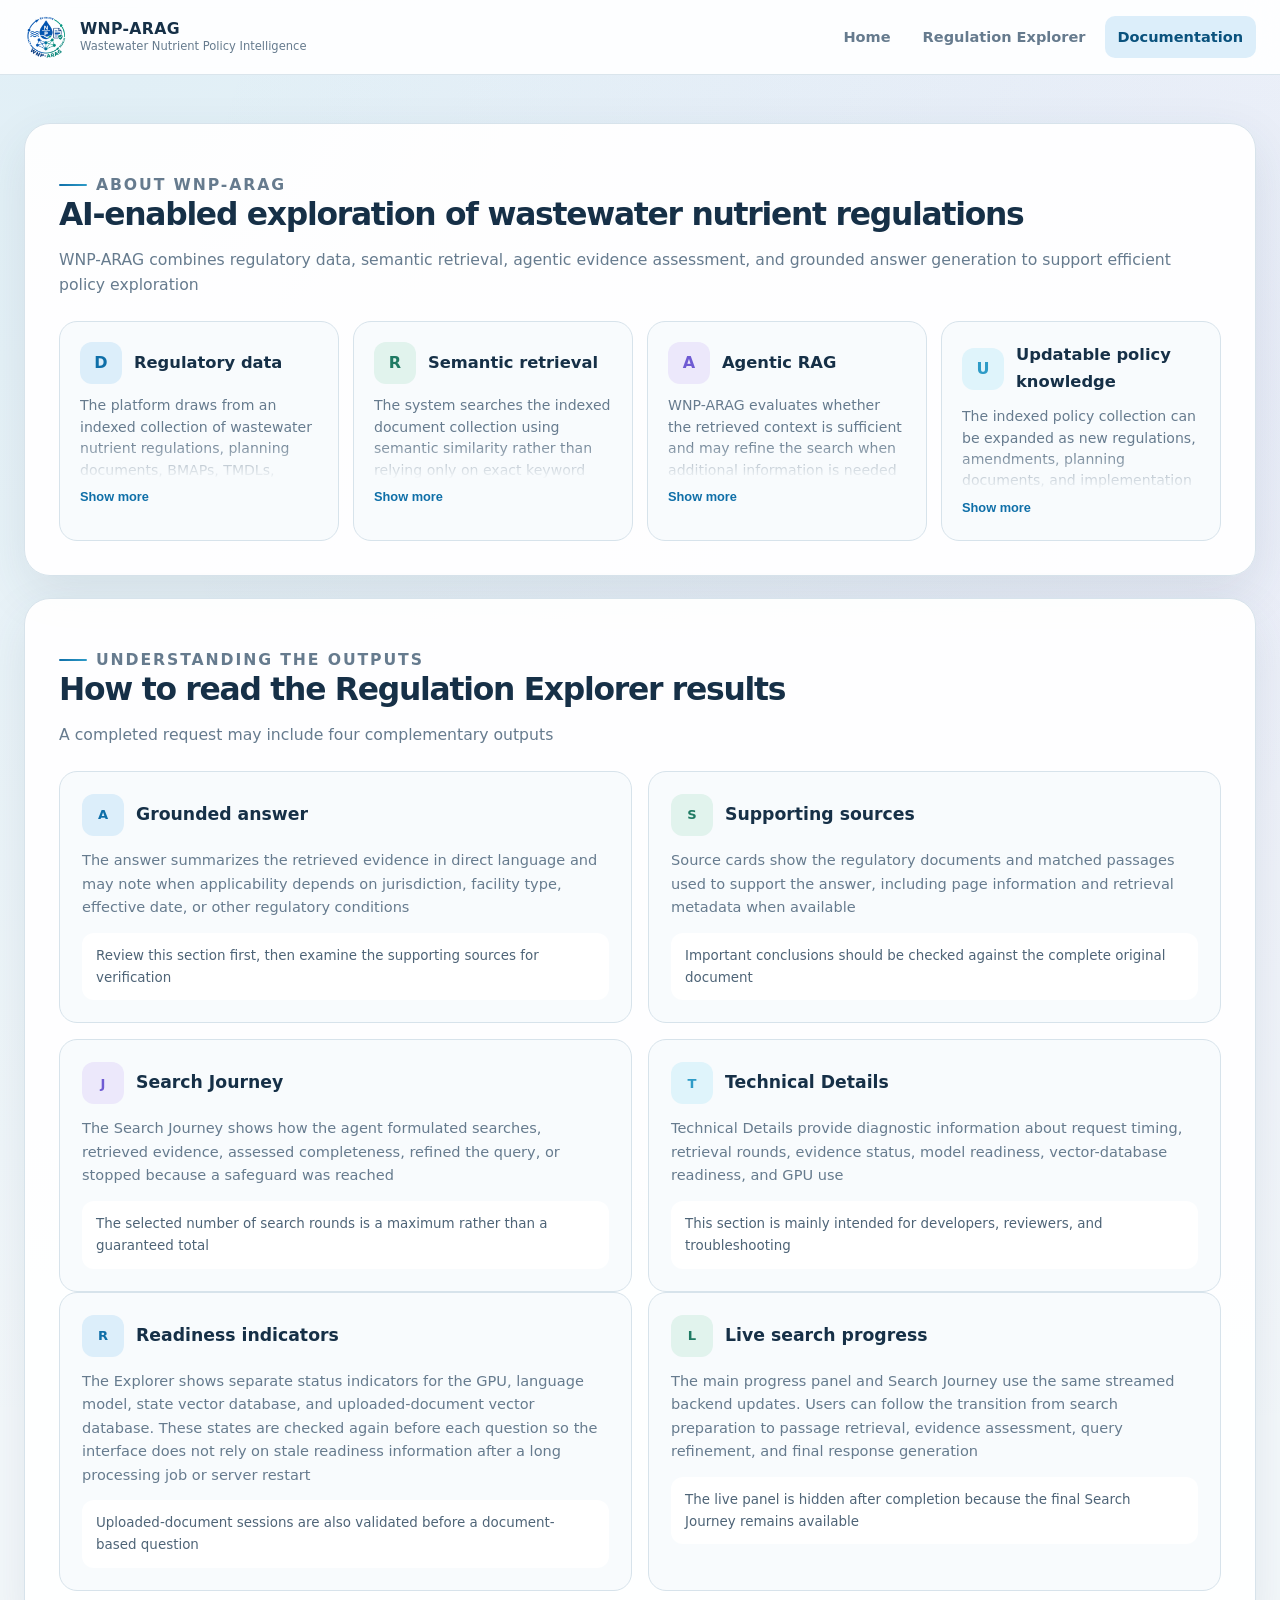
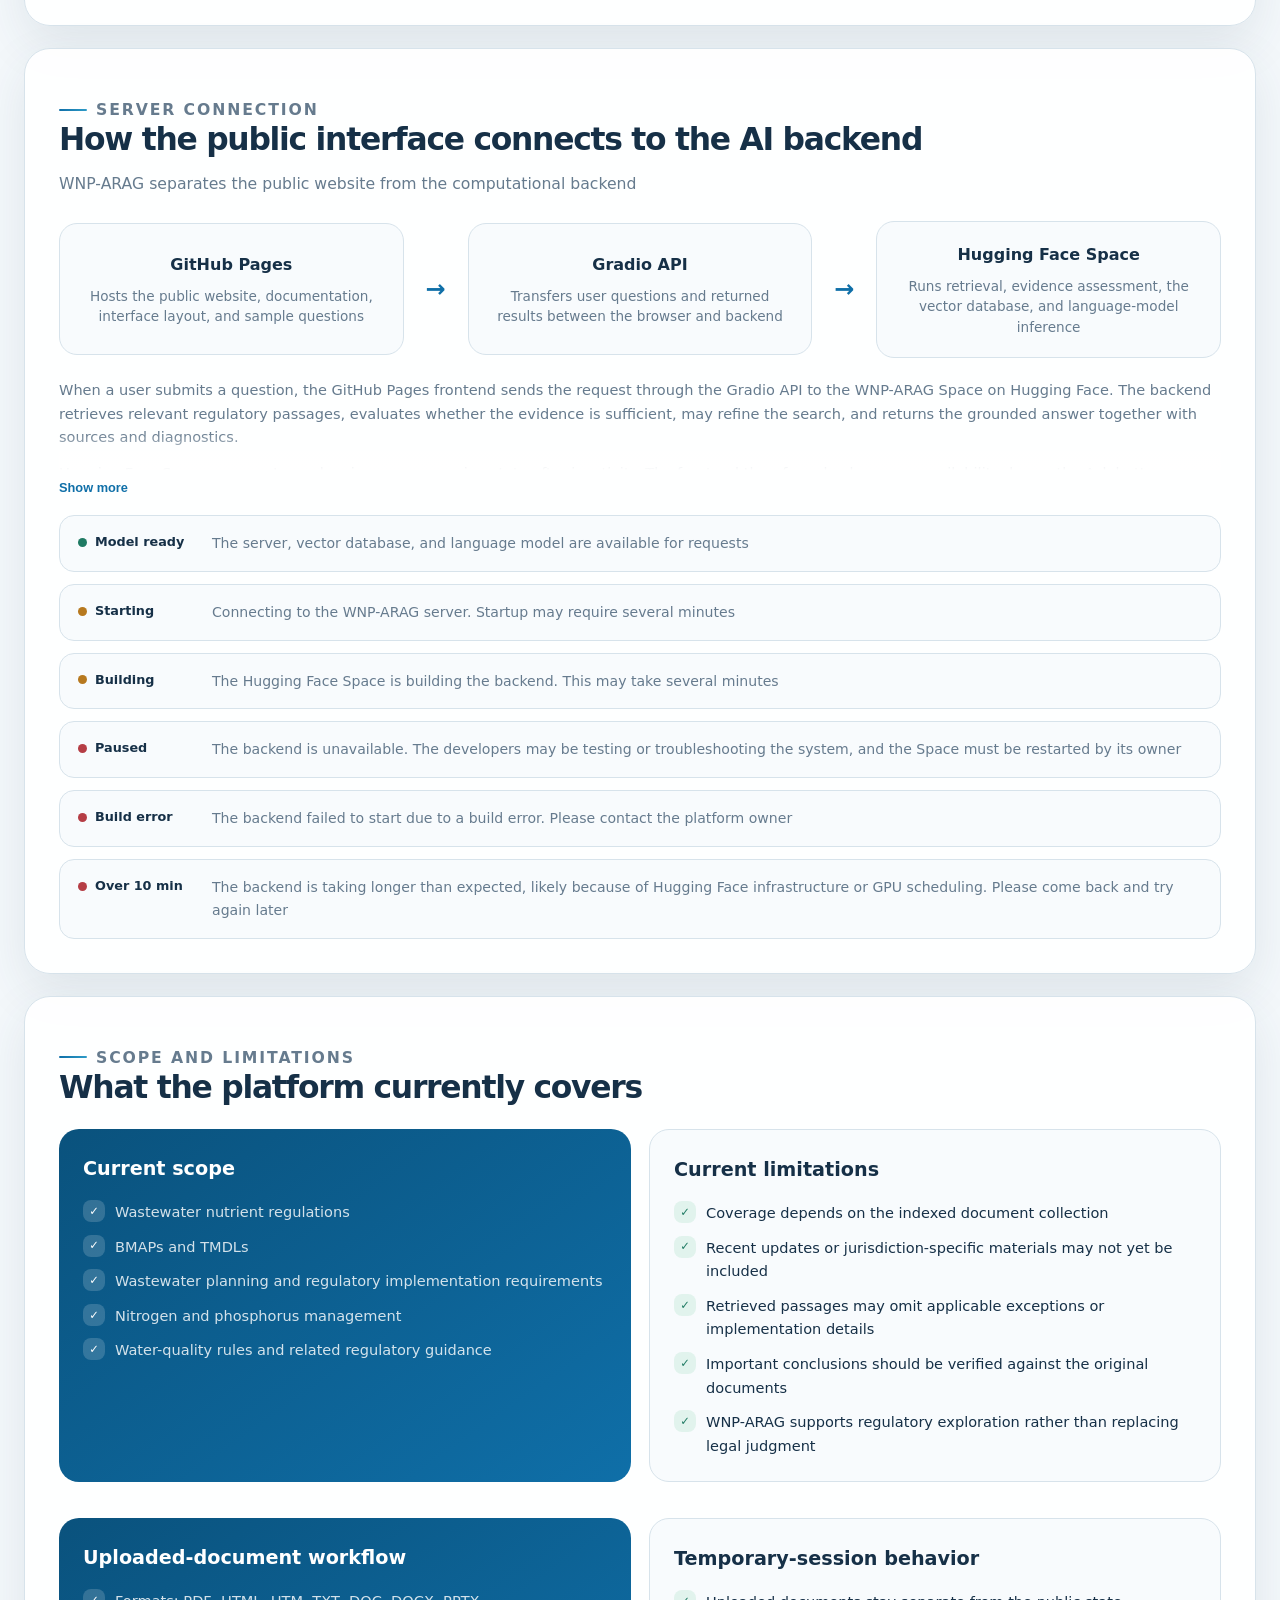
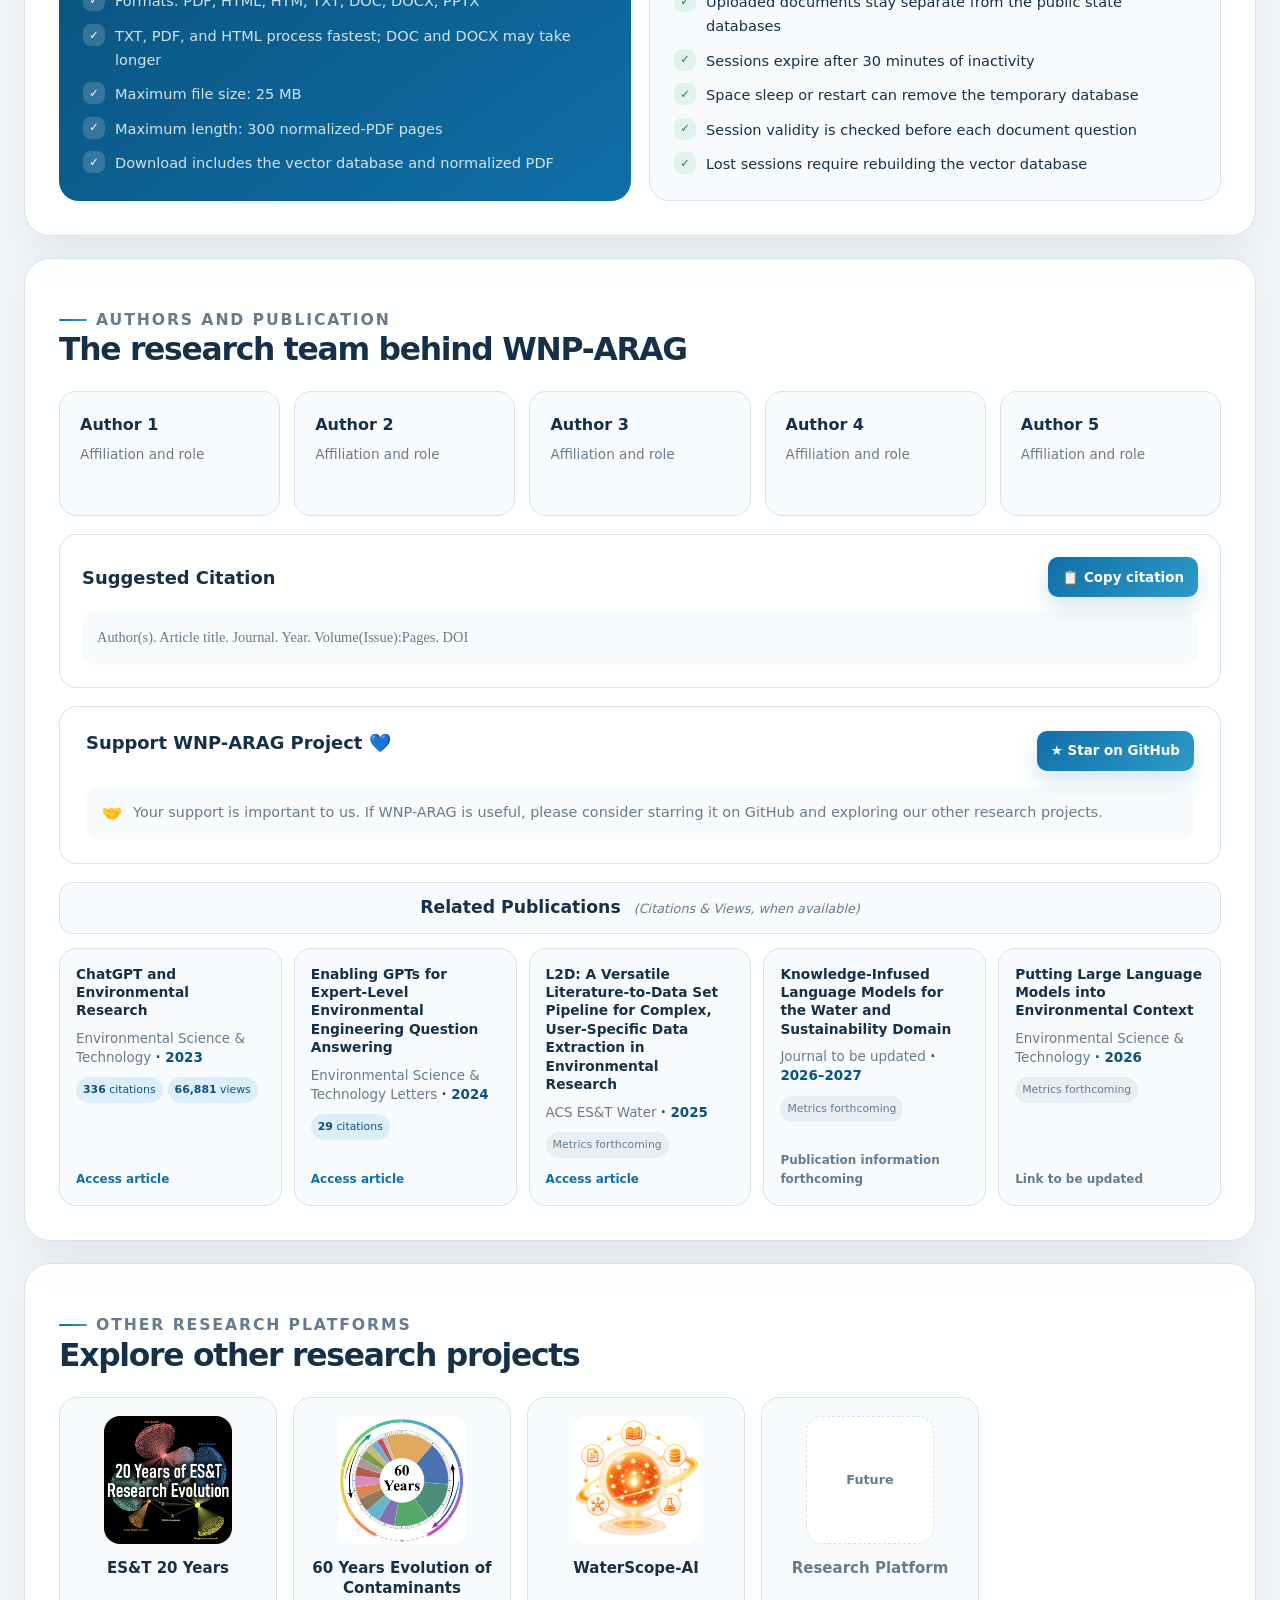
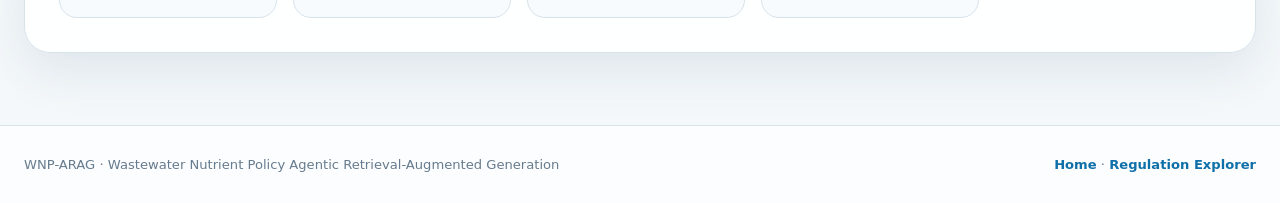
==== commit 4d2c6047: "Add files via upload" ====
--- a/documentation.html
+++ b/documentation.html
@@ -979,6 +979,111 @@
       font-weight: 700;
     }
 
+
+
+    .citation-panel-head {
+      display: flex;
+      align-items: center;
+      justify-content: space-between;
+      gap: 18px;
+      margin-bottom: 14px;
+    }
+
+    .citation-panel-head h3 {
+      margin: 0;
+    }
+
+    .citation-copy-button {
+      flex: 0 0 auto;
+      min-height: 40px;
+      padding: 0 14px;
+      border: 0;
+      border-radius: 10px;
+      display: inline-flex;
+      align-items: center;
+      justify-content: center;
+      gap: 7px;
+      color: #ffffff;
+      background: linear-gradient(135deg, var(--primary), var(--water));
+      box-shadow: 0 10px 22px rgba(15, 111, 168, 0.18);
+      font: inherit;
+      font-size: 0.84rem;
+      font-weight: 800;
+      white-space: nowrap;
+      cursor: pointer;
+      transition: transform 0.18s ease, box-shadow 0.18s ease;
+    }
+
+    .citation-copy-button:hover {
+      transform: translateY(-2px);
+      box-shadow: 0 13px 26px rgba(15, 111, 168, 0.24);
+    }
+
+    .support-card {
+      position: relative;
+      padding: 24px 26px;
+      border: 1px solid var(--line);
+      border-radius: 18px;
+      background: #ffffff;
+    }
+
+    .support-card-head {
+      display: flex;
+      align-items: flex-start;
+      justify-content: space-between;
+      gap: 18px;
+      margin-bottom: 16px;
+    }
+
+    .support-card h3 {
+      margin: 0;
+      font-size: 1.12rem;
+      line-height: 1.3;
+    }
+
+    .support-info {
+      display: flex;
+      align-items: flex-start;
+      gap: 11px;
+      padding: 14px 16px;
+      border-radius: 13px;
+      color: var(--muted);
+      background: var(--surface-soft);
+      font-size: 0.9rem;
+      line-height: 1.58;
+    }
+
+    .support-info-icon {
+      flex: 0 0 auto;
+      font-size: 1rem;
+      line-height: 1.5;
+    }
+
+    .support-button {
+      flex: 0 0 auto;
+      min-height: 40px;
+      margin: 0;
+      padding: 0 14px;
+      border-radius: 10px;
+      display: inline-flex;
+      align-items: center;
+      justify-content: center;
+      gap: 7px;
+      color: #ffffff;
+      background: linear-gradient(135deg, var(--primary), var(--water));
+      box-shadow: 0 10px 22px rgba(15, 111, 168, 0.18);
+      font-size: 0.84rem;
+      font-weight: 800;
+      text-decoration: none;
+      white-space: nowrap;
+      transition: transform 0.18s ease, box-shadow 0.18s ease;
+    }
+
+    .support-button:hover {
+      transform: translateY(-2px);
+      box-shadow: 0 13px 26px rgba(15, 111, 168, 0.24);
+    }
+
     @media (max-width: 1050px) {
       .about-grid,
       .server-layout {
@@ -1087,6 +1192,15 @@
         grid-template-columns: 1fr;
         gap: 7px;
       }
+      .support-card-head {
+        flex-direction: column;
+        align-items: stretch;
+      }
+
+      .support-button {
+        align-self: flex-start;
+      }
+
 
       .footer-shell {
         flex-direction: column;
@@ -1522,29 +1636,41 @@
 
       <div class="publication-layout">
         <div class="citation-panel main-publication">
-          <h3>Citation and publication</h3>
-          <p>
-            Add the final WNP-ARAG article title, journal, year, DOI, and recommended citation
-          </p>
-
-          <div class="citation-box expandable-content collapsed long-content">
+          <div class="citation-panel-head">
+            <h3>Suggested Citation</h3>
+            <button
+              class="citation-copy-button"
+              id="copy-citation"
+              type="button"
+              aria-label="Copy WNP-ARAG citation"
+            >
+              📋 Copy citation
+            </button>
+          </div>
+
+          <div class="citation-box" id="citation-text">
             Author(s). Article title. Journal. Year. Volume(Issue):Pages. DOI
           </div>
-          <button class="expand-button section-expand" type="button">Show more</button>
-
-          <!-- Replace href="#" with the final journal article URL -->
-          <a
-            class="button button-primary"
-            href="#"
-            target="_blank"
-            rel="noopener noreferrer"
-          >
-            Access the Publication
-          </a>
-
-          <a class="button button-secondary" href="regulation_explorer.html">
-            Open Regulation Explorer
-          </a>
+        </div>
+
+        <div class="support-card" id="support-project">
+          <div class="support-card-head">
+            <h3>Support WNP-ARAG Project 💙</h3>
+            <a
+              class="support-button"
+              href="https://github.com/starfriend10/WNP-ARAG"
+              target="_blank"
+              rel="noopener noreferrer"
+              aria-label="Star WNP-ARAG on GitHub"
+            >
+              ★ Star on GitHub
+            </a>
+          </div>
+
+          <div class="support-info">
+            <span class="support-info-icon" aria-hidden="true">🤝</span>
+            <span>Your support is important to us. If WNP-ARAG is useful, please consider starring it on GitHub and exploring our other research projects.</span>
+          </div>
         </div>
 
         <div class="related-publications-wrap">
@@ -1621,6 +1747,7 @@
       </div>
     </section>
 
+
     <section class="doc-section" id="other-research-platforms">
       <div class="section-head">
         <p class="eyebrow">Other Research Platforms</p>
@@ -1689,6 +1816,36 @@
   </footer>
 
   <script>
+    const copyCitationButton = document.getElementById("copy-citation");
+    const citationText = document.getElementById("citation-text");
+
+    if (copyCitationButton && citationText) {
+      copyCitationButton.addEventListener("click", async () => {
+        const textToCopy = citationText.textContent.trim();
+        const originalLabel = copyCitationButton.textContent;
+
+        try {
+          await navigator.clipboard.writeText(textToCopy);
+          copyCitationButton.textContent = "✓ Copied";
+        } catch (error) {
+          const fallback = document.createElement("textarea");
+          fallback.value = textToCopy;
+          fallback.setAttribute("readonly", "");
+          fallback.style.position = "absolute";
+          fallback.style.left = "-9999px";
+          document.body.appendChild(fallback);
+          fallback.select();
+          document.execCommand("copy");
+          fallback.remove();
+          copyCitationButton.textContent = "✓ Copied";
+        }
+
+        window.setTimeout(() => {
+          copyCitationButton.textContent = originalLabel;
+        }, 1800);
+      });
+    }
+
     document.querySelectorAll(".expand-button").forEach((button) => {
       button.addEventListener("click", () => {
         const content = button.previousElementSibling;
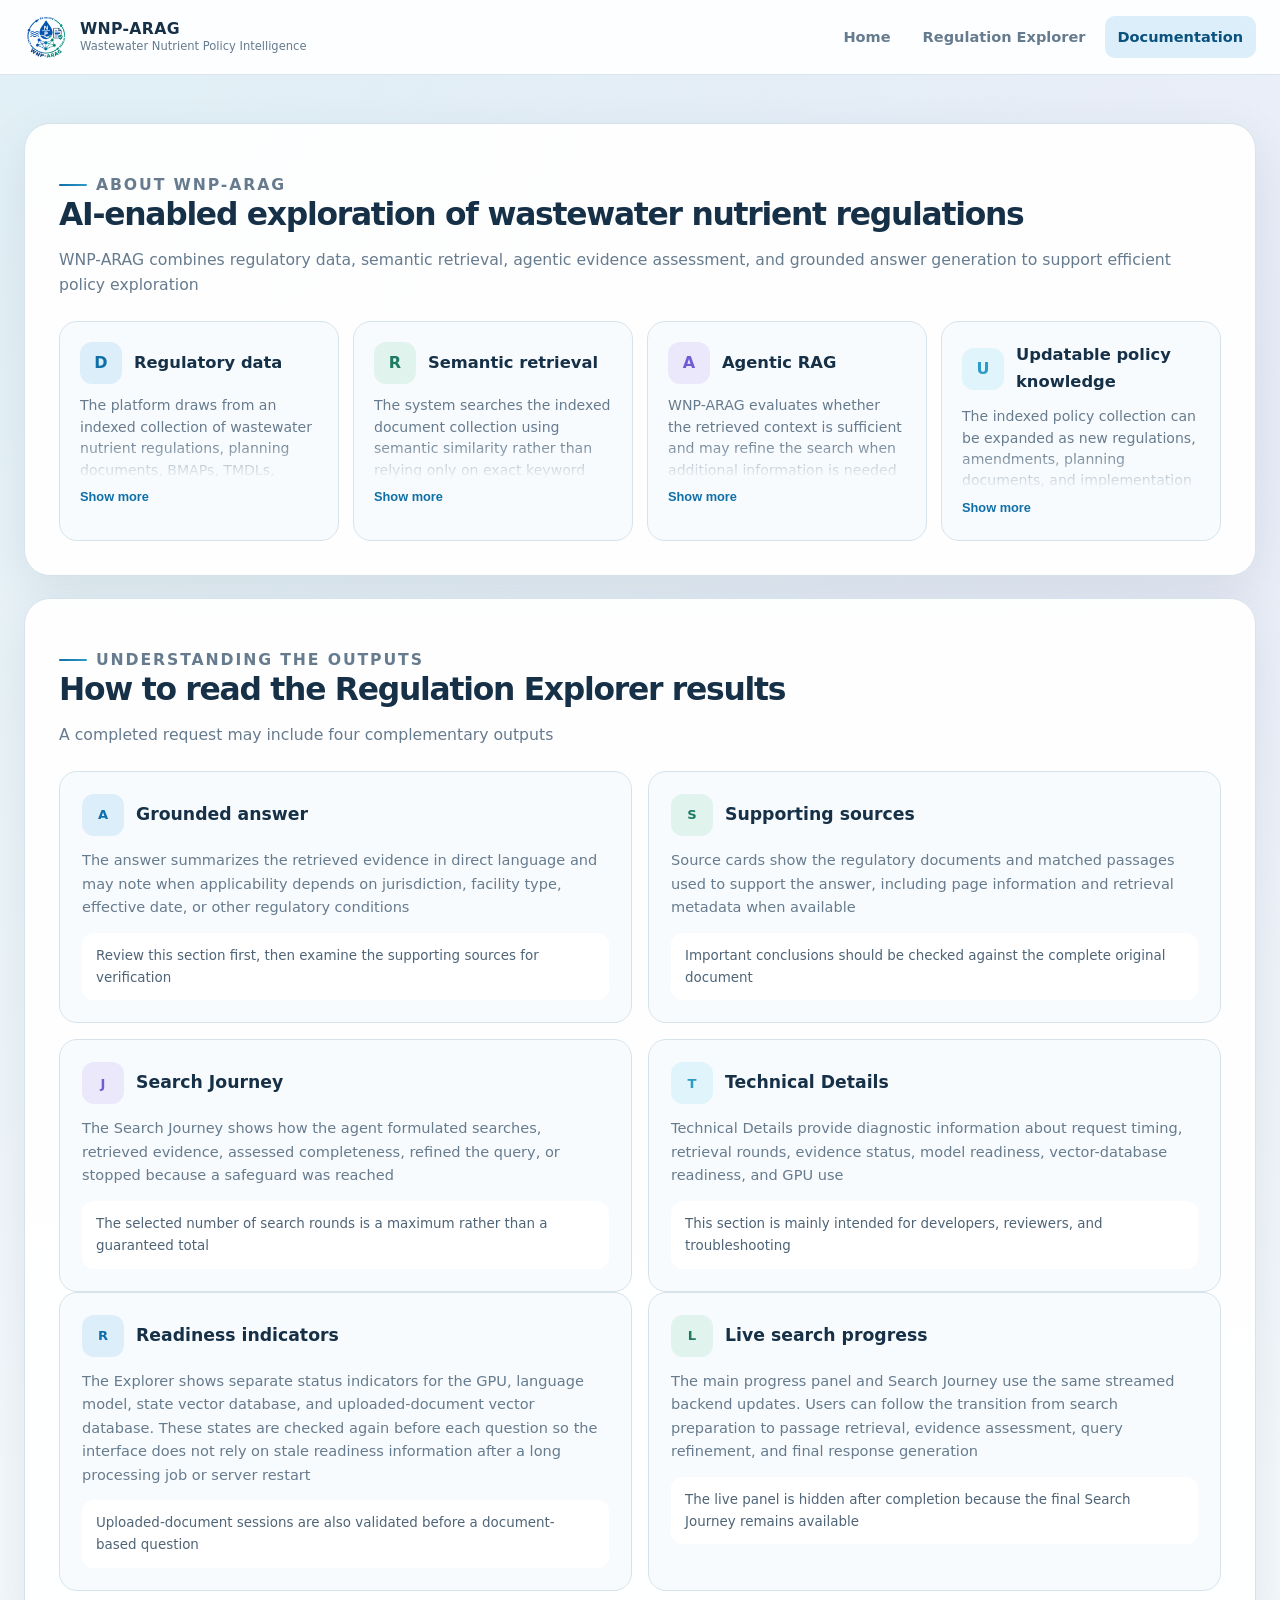
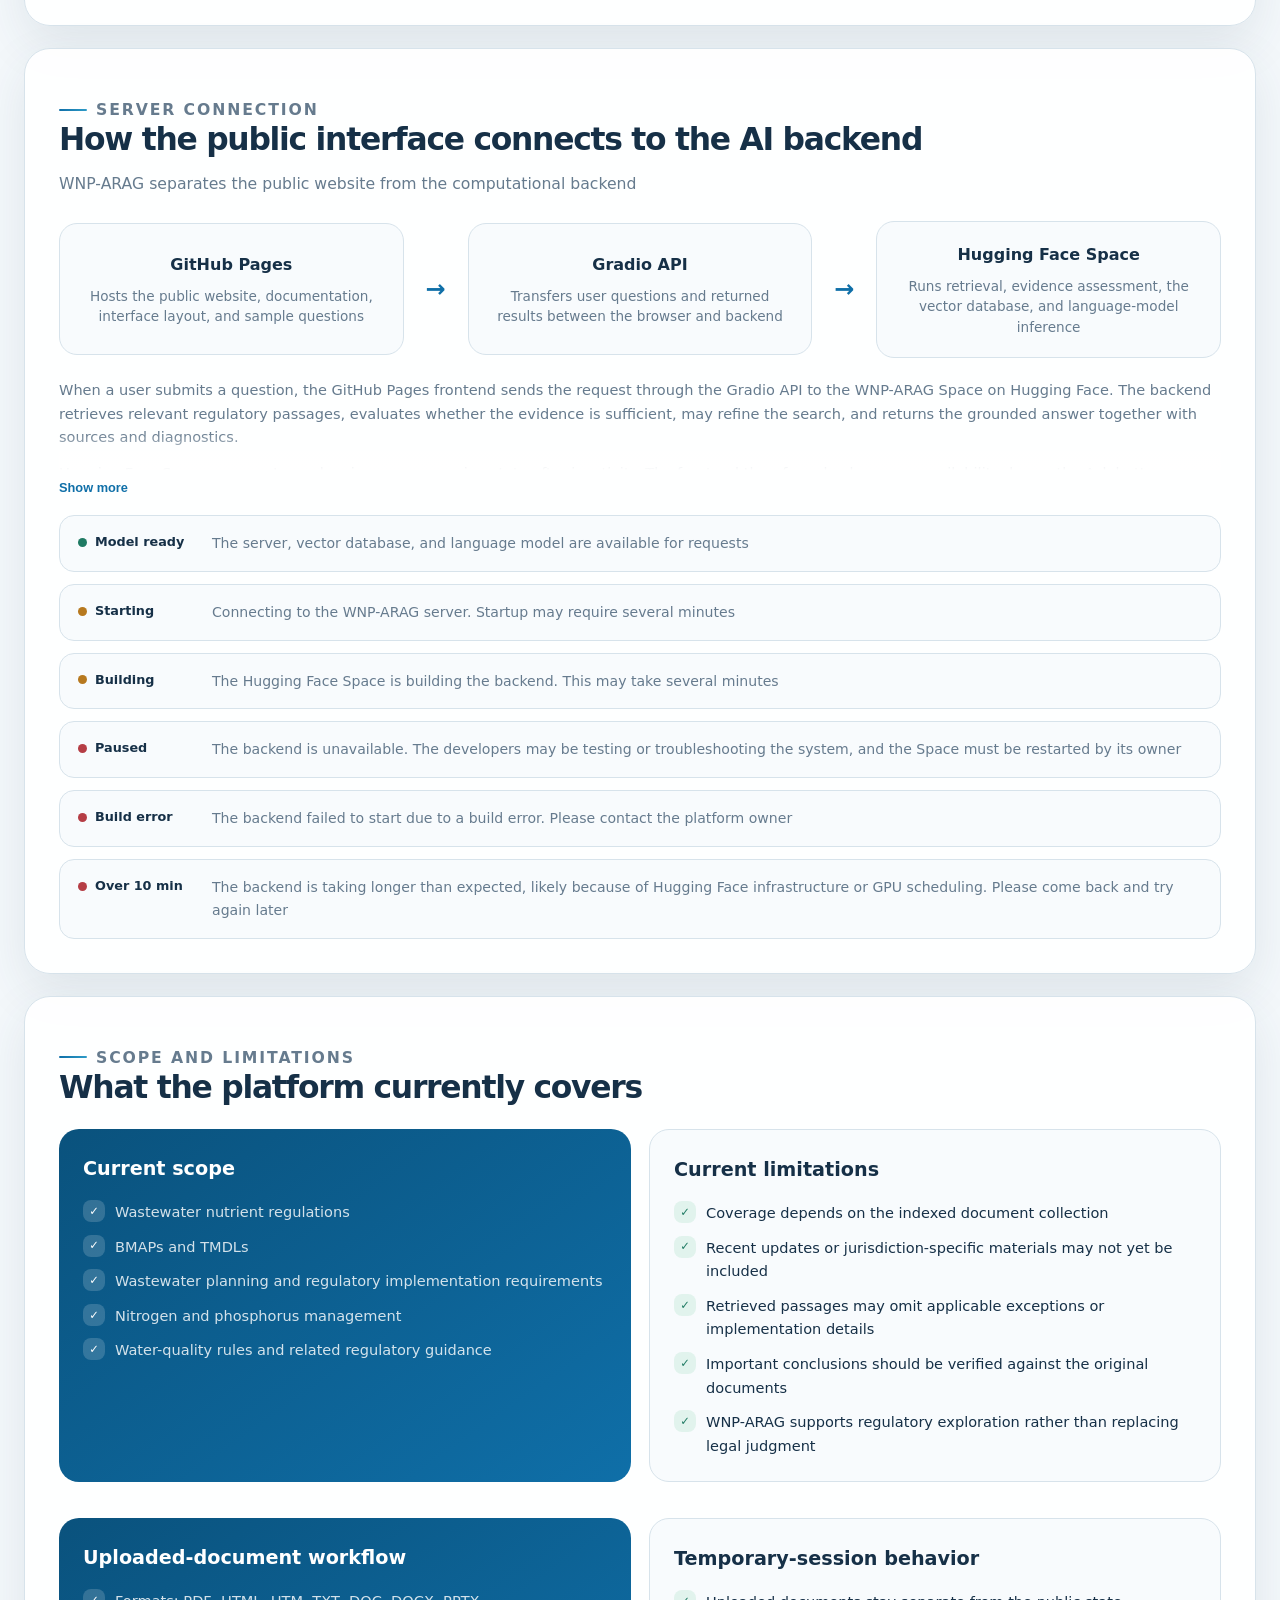
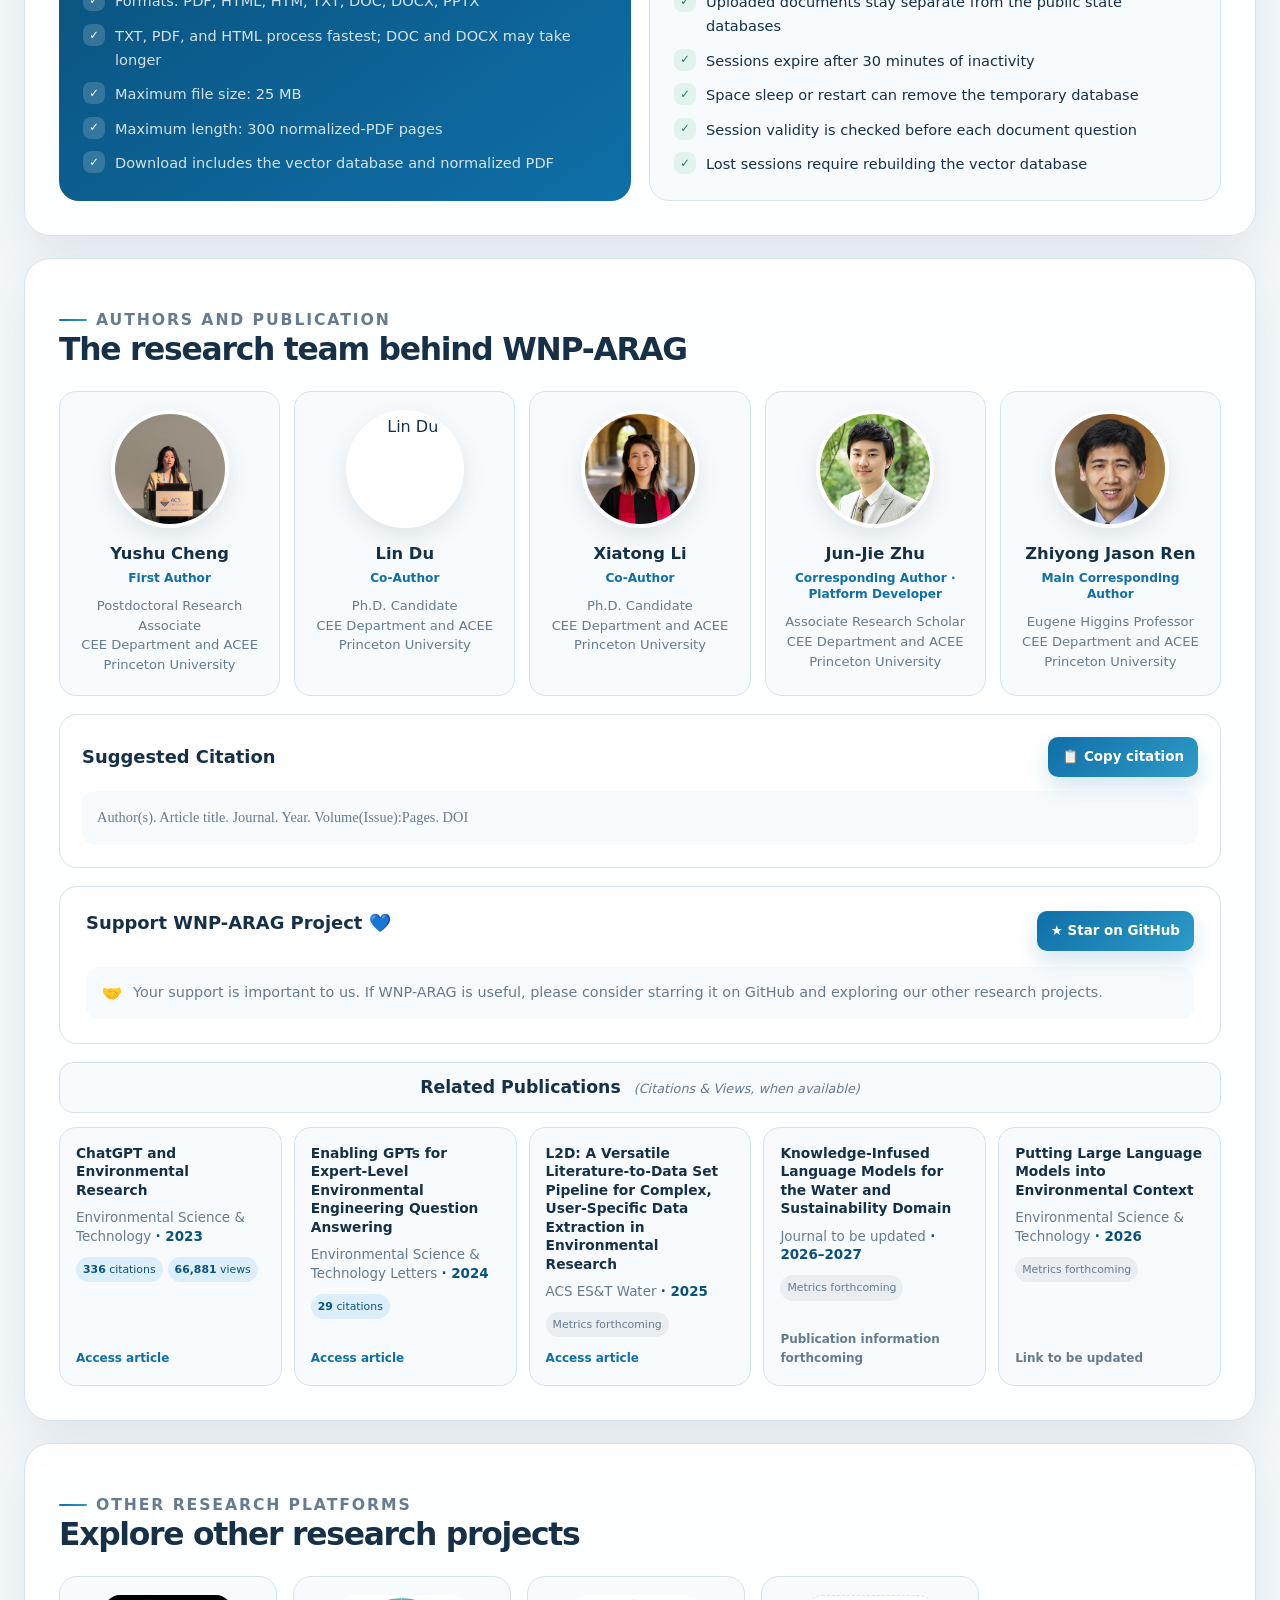
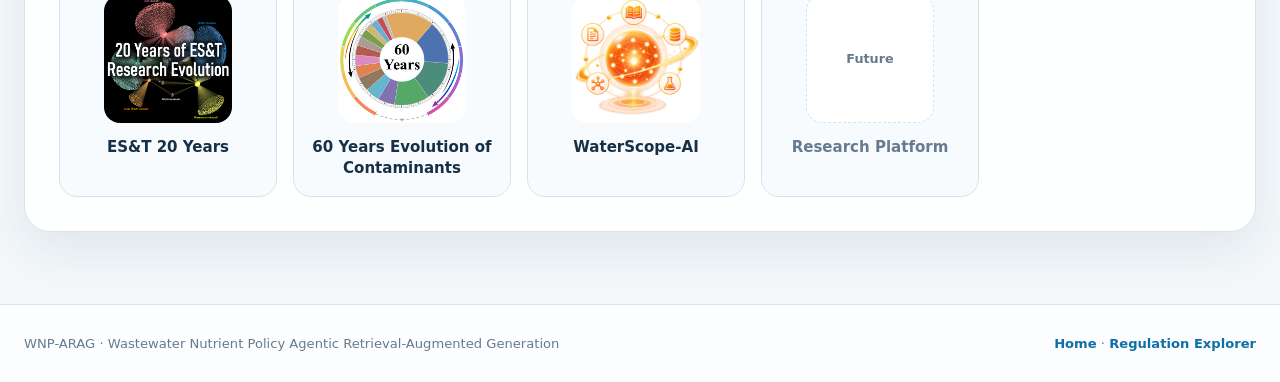
==== commit 620ab79e: "Add files via upload" ====
--- a/documentation.html
+++ b/documentation.html
@@ -475,11 +475,33 @@
     }
 
     .author-entry {
-      min-height: 138px;
-      padding: 20px;
+      min-height: 300px;
+      padding: 18px 16px 20px;
       border: 1px solid var(--line);
       border-radius: 17px;
       background: var(--surface-soft);
+      display: flex;
+      flex-direction: column;
+      align-items: center;
+      text-align: center;
+    }
+
+    .author-headshot {
+      width: 118px;
+      height: 118px;
+      margin-bottom: 15px;
+      overflow: hidden;
+      border: 4px solid #ffffff;
+      border-radius: 50%;
+      background: #ffffff;
+      box-shadow: 0 8px 22px rgba(35, 67, 93, 0.12);
+    }
+
+    .author-headshot img {
+      width: 100%;
+      height: 100%;
+      display: block;
+      object-fit: cover;
     }
 
     .author-entry strong,
@@ -488,13 +510,23 @@
     }
 
     .author-entry strong {
-      font-size: 1rem;
-    }
-
-    .author-entry span {
-      margin-top: 5px;
-      color: var(--muted);
-      font-size: 0.85rem;
+      font-size: 1.02rem;
+      line-height: 1.3;
+    }
+
+    .author-role {
+      margin-top: 5px !important;
+      color: var(--primary) !important;
+      font-size: 0.76rem !important;
+      font-weight: 800;
+      line-height: 1.35;
+    }
+
+    .author-affiliation {
+      margin-top: 10px !important;
+      color: var(--muted);
+      font-size: 0.82rem !important;
+      line-height: 1.5;
     }
 
     .citation-panel {
@@ -1609,28 +1641,38 @@
 
       <div class="author-row five-authors">
         <div class="author-entry">
-          <strong>Author 1</strong>
-          <span>Affiliation and role</span>
+          <div class="author-headshot"><img src="assets/headshot/Yushu.jpg" alt="Yushu Cheng"></div>
+          <strong>Yushu Cheng</strong>
+          <span class="author-role">First Author</span>
+          <span class="author-affiliation">Postdoctoral Research Associate<br>CEE Department and ACEE<br>Princeton University</span>
         </div>
 
         <div class="author-entry">
-          <strong>Author 2</strong>
-          <span>Affiliation and role</span>
+          <div class="author-headshot"><img src="assets/headshot/Lin.jpg" alt="Lin Du"></div>
+          <strong>Lin Du</strong>
+          <span class="author-role">Co-Author</span>
+          <span class="author-affiliation">Ph.D. Candidate<br>CEE Department and ACEE<br>Princeton University</span>
         </div>
 
         <div class="author-entry">
-          <strong>Author 3</strong>
-          <span>Affiliation and role</span>
+          <div class="author-headshot"><img src="assets/headshot/SummerLi.jpg" alt="Xiatong Li"></div>
+          <strong>Xiatong Li</strong>
+          <span class="author-role">Co-Author</span>
+          <span class="author-affiliation">Ph.D. Candidate<br>CEE Department and ACEE<br>Princeton University</span>
         </div>
 
         <div class="author-entry">
-          <strong>Author 4</strong>
-          <span>Affiliation and role</span>
+          <div class="author-headshot"><img src="assets/headshot/Junjie.jpg" alt="Jun-Jie Zhu"></div>
+          <strong>Jun-Jie Zhu</strong>
+          <span class="author-role">Corresponding Author · Platform Developer</span>
+          <span class="author-affiliation">Associate Research Scholar<br>CEE Department and ACEE<br>Princeton University</span>
         </div>
 
         <div class="author-entry">
-          <strong>Author 5</strong>
-          <span>Affiliation and role</span>
+          <div class="author-headshot"><img src="assets/headshot/Jason.jpg" alt="Zhiyong Jason Ren"></div>
+          <strong>Zhiyong Jason Ren</strong>
+          <span class="author-role">Main Corresponding Author</span>
+          <span class="author-affiliation">Eugene Higgins Professor<br>CEE Department and ACEE<br>Princeton University</span>
         </div>
       </div>
 
